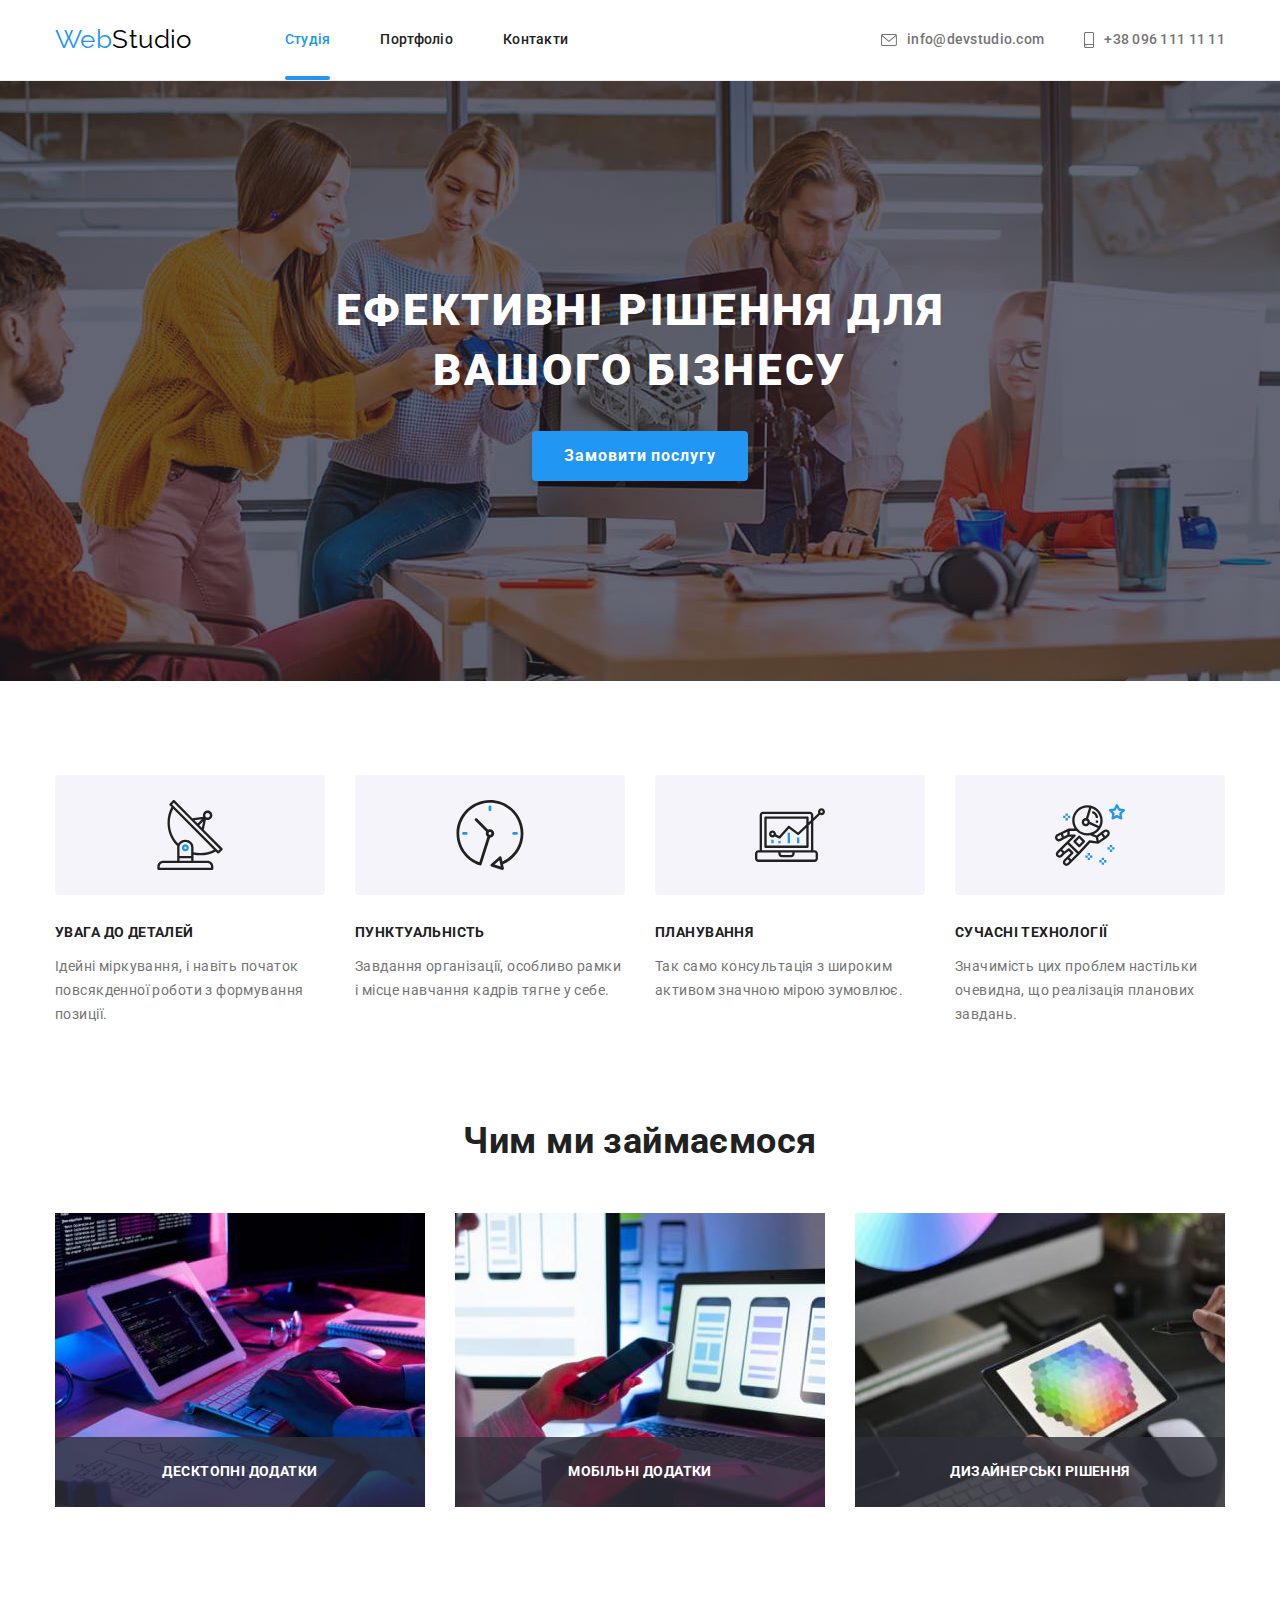
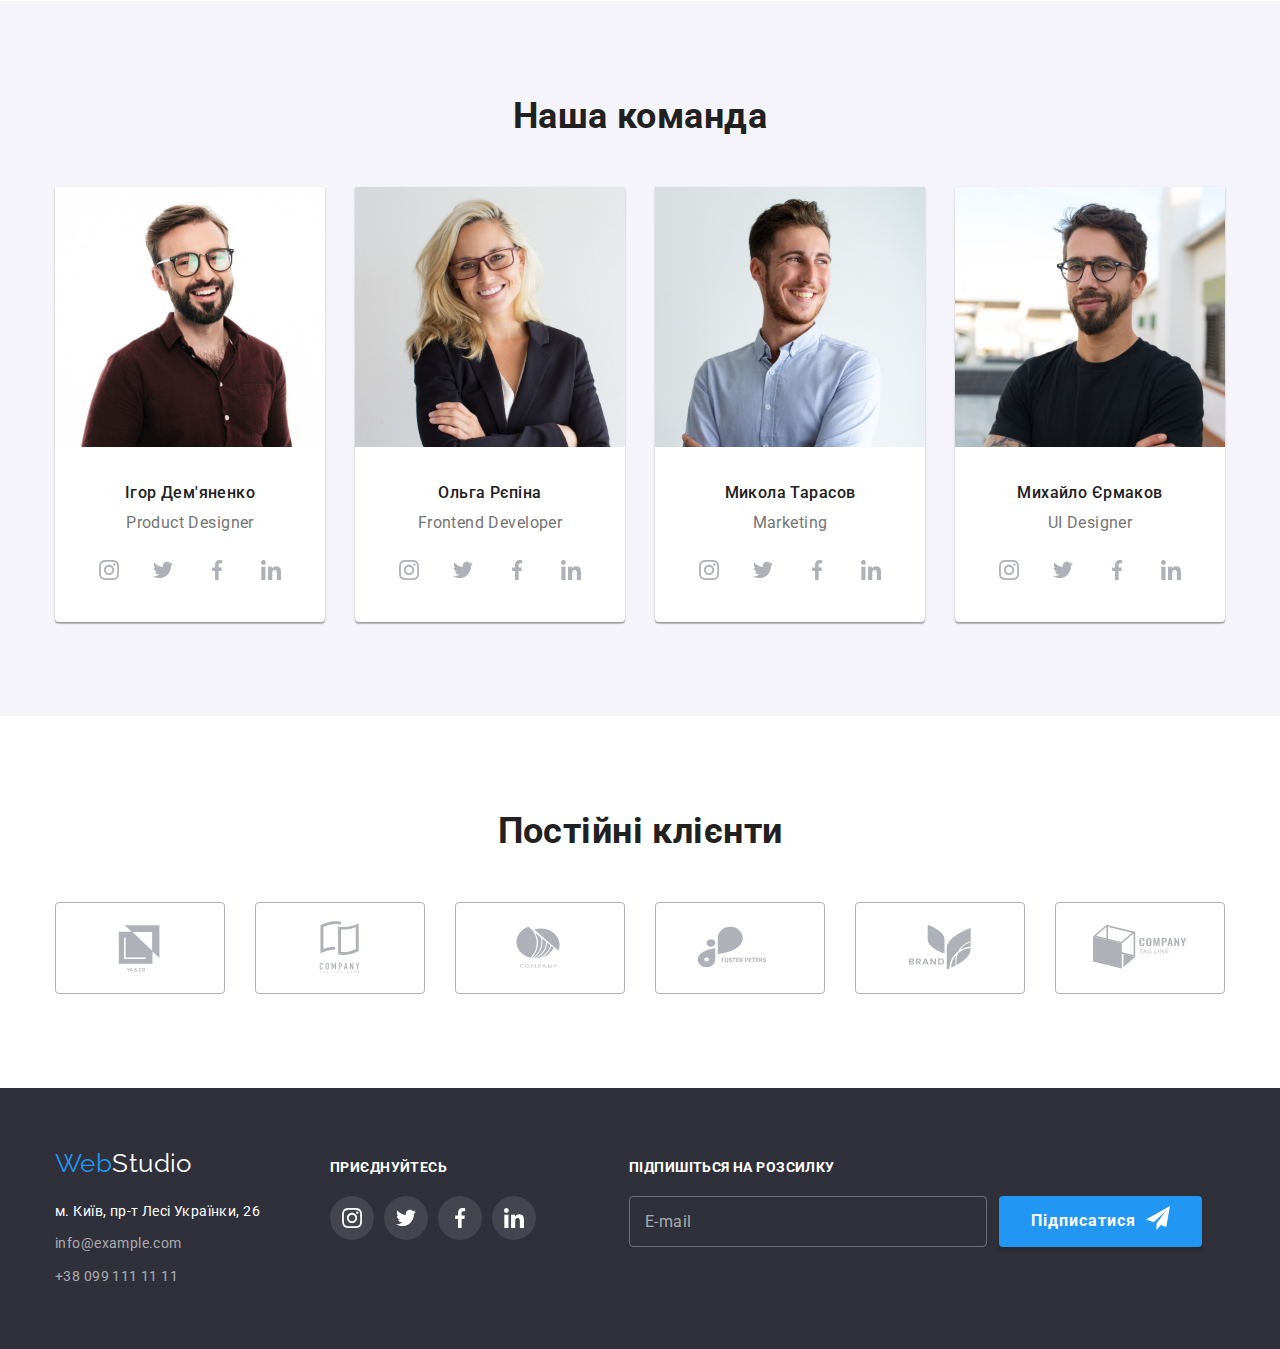
==== index.html @ a23fbb8f "init project" ====
<!DOCTYPE html>
<html lang="uk">
  <head>
    <meta charset="UTF-8" />
    <meta http-equiv="X-UA-Compatible" content="IE=edge" />
    <meta name="viewport" content="width=device-width, initial-scale=1.0" />
    <title>WebStudio</title>

    <link rel="preconnect" href="https://fonts.googleapis.com" />
    <link rel="preconnect" href="https://fonts.gstatic.com" crossorigin />
    <link
      href="https://fonts.googleapis.com/css2?family=Raleway:wght@700&family=Roboto:wght@400;500;700;900&display=swap"
      rel="stylesheet"
    />
    <link
      rel="stylesheet"
      href="https://cdnjs.cloudflare.com/ajax/libs/modern-normalize/1.1.0/modern-normalize.min.css"
    />
    <link rel="stylesheet" href="./css/common.css" />
    <link rel="stylesheet" href="./css/main.css" />
  </head>

  <body>
    <header class="page-header">
      <div class="container main-nav">
        <a href="./index.html" class="logo"><span>Web</span>Studio</a>

        <nav>
          <ul class="list site-nav">
            <li class="item"><a href="/" class="link current">Студія</a></li>
            <li class="item">
              <a href="./portfolio.html" class="link">Портфоліо</a>
            </li>
            <li class="item"><a href="/" class="link">Контакти</a></li>
          </ul>
        </nav>

        <ul class="list contact">
          <li class="item">
            <a href="mailto:info@devstudio.com" class="link">
              <svg class="icon" width="16" height="12">
                <use href="./images/symbol-defs.svg#icon-envelope"></use>
              </svg>
              <span>info@devstudio.com</span>
            </a>
          </li>
          <li class="item">
            <a href="tel:+380961111111" class="link">
              <svg class="icon" width="10" height="16">
                <use href="./images/symbol-defs.svg#icon-smartphone"></use>
              </svg>
              <span>+38 096 111 11 11</span>
            </a>
          </li>
        </ul>
      </div>
    </header>

    <main>
      <section class="hero">
        <h1 class="hero-title">Ефективні рішення для вашого бізнесу</h1>
        <button type="button" class="button" data-modal-open>
          Замовити послугу
        </button>
      </section>

      <section class="section no-padding-bottom">
        <div class="container">
          <h2 class="section-title visually-hidden">Особливості</h2>

          <ul class="list features">
            <li class="item">
              <div class="icon-box">
                <svg class="icon" width="70" height="70">
                  <use href="./images/symbol-defs.svg#icon-antenna"></use>
                </svg>
              </div>
              <h3 class="title">УВАГА ДО ДЕТАЛЕЙ</h3>
              <p class="text">
                Ідейні міркування, і навіть початок повсякденної роботи з
                формування позиції.
              </p>
            </li>
            <li class="item">
              <div class="icon-box">
                <svg class="icon" width="70" height="70">
                  <use href="./images/symbol-defs.svg#icon-clock"></use>
                </svg>
              </div>
              <h3 class="title">ПУНКТУАЛЬНІСТЬ</h3>
              <p class="text">
                Завдання організації, особливо рамки і місце навчання кадрів
                тягне у себе.
              </p>
            </li>
            <li class="item">
              <div class="icon-box">
                <svg class="icon" width="70" height="70">
                  <use href="./images/symbol-defs.svg#icon-diagram"></use>
                </svg>
              </div>
              <h3 class="title">ПЛАНУВАННЯ</h3>
              <p class="text">
                Так само консультація з широким активом значною мірою зумовлює.
              </p>
            </li>
            <li class="item">
              <div class="icon-box">
                <svg class="icon" width="70" height="70">
                  <use href="./images/symbol-defs.svg#icon-astronaut"></use>
                </svg>
              </div>
              <h3 class="title">СУЧАСНІ ТЕХНОЛОГІЇ</h3>
              <p class="text">
                Значимість цих проблем настільки очевидна, що реалізація
                планових завдань.
              </p>
            </li>
          </ul>
        </div>
      </section>

      <section class="section">
        <div class="container">
          <h2 class="section-title">Чим ми займаємося</h2>

          <ul class="list directions">
            <li class="item">
              <img
                src="./images/box1.jpeg"
                alt="Десктопні додатки"
                width="370"
              />
              <p class="directions-text">Десктопні додатки</p>
            </li>
            <li class="item">
              <img
                src="./images/box2.jpeg"
                alt="Мобільні додатки"
                width="370"
              />
              <p class="directions-text">Мобільні додатки</p>
            </li>
            <li class="item">
              <img
                src="./images/box3.jpeg"
                alt="Дизайнерські рішення"
                width="370"
              />
              <p class="directions-text">Дизайнерські рішення</p>
            </li>
          </ul>
        </div>
      </section>

      <section class="section team-page">
        <div class="container">
          <h2 class="section-title">Наша команда</h2>

          <ul class="list team">
            <li class="item">
              <img
                class="photo"
                src="./images/team-card-1.jpeg"
                alt="Фото Ігоря Дем'яненко"
                width="270"
                height="260"
              />
              <h3 class="title">Ігор Дем'яненко</h3>
              <p class="text">Product Designer</p>

              <ul class="list social-links">
                <li class="social-item">
                  <a
                    href="/"
                    class="social-link"
                    aria-label="Посилання на інстаграм"
                  >
                    <svg class="social-icon" width="20" height="20">
                      <use href="./images/symbol-defs.svg#icon-instagram"></use>
                    </svg>
                  </a>
                </li>
                <li class="social-item">
                  <a
                    href="/"
                    class="social-link"
                    aria-label="Посилання на твітер"
                  >
                    <svg class="social-icon" width="20" height="20">
                      <use href="./images/symbol-defs.svg#icon-twitter"></use>
                    </svg>
                  </a>
                </li>
                <li class="social-item">
                  <a
                    href="/"
                    class="social-link"
                    aria-label="Посилання на фейсбук"
                  >
                    <svg class="social-icon" width="20" height="20">
                      <use href="./images/symbol-defs.svg#icon-facebook"></use>
                    </svg>
                  </a>
                </li>
                <li class="social-item">
                  <a
                    href="/"
                    class="social-link"
                    aria-label="Посилання на лінкедін"
                  >
                    <svg class="social-icon" width="20" height="20">
                      <use href="./images/symbol-defs.svg#icon-linkedin"></use>
                    </svg>
                  </a>
                </li>
              </ul>
            </li>

            <li class="item">
              <img
                class="photo"
                src="./images/team-card-2.jpeg"
                alt="Фото Ольги Рєпіной"
                width="270"
                height="260"
              />
              <h3 class="title">Ольга Рєпіна</h3>
              <p class="text">Frontend Developer</p>

              <ul class="list social-links">
                <li class="social-item">
                  <a
                    href="/"
                    class="social-link"
                    aria-label="Посилання на інстаграм"
                  >
                    <svg class="social-icon" width="20" height="20">
                      <use href="./images/symbol-defs.svg#icon-instagram"></use>
                    </svg>
                  </a>
                </li>
                <li class="social-item">
                  <a
                    href="/"
                    class="social-link"
                    aria-label="Посилання на твітер"
                  >
                    <svg class="social-icon" width="20" height="20">
                      <use href="./images/symbol-defs.svg#icon-twitter"></use>
                    </svg>
                  </a>
                </li>
                <li class="social-item">
                  <a
                    href="/"
                    class="social-link"
                    aria-label="Посилання на фейсбук"
                  >
                    <svg class="social-icon" width="20" height="20">
                      <use href="./images/symbol-defs.svg#icon-facebook"></use>
                    </svg>
                  </a>
                </li>
                <li class="social-item">
                  <a
                    href="/"
                    class="social-link"
                    aria-label="Посилання на лінкедін"
                  >
                    <svg class="social-icon" width="20" height="20">
                      <use href="./images/symbol-defs.svg#icon-linkedin"></use>
                    </svg>
                  </a>
                </li>
              </ul>
            </li>

            <li class="item">
              <img
                class="photo"
                src="./images/team-card-3.jpeg"
                alt="Фото Миколи Тарасова"
                width="270"
                height="260"
              />
              <h3 class="title">Микола Тарасов</h3>
              <p class="text">Marketing</p>

              <ul class="list social-links">
                <li class="social-item">
                  <a
                    href="/"
                    class="social-link"
                    aria-label="Посилання на інстаграм"
                  >
                    <svg class="social-icon" width="20" height="20">
                      <use href="./images/symbol-defs.svg#icon-instagram"></use>
                    </svg>
                  </a>
                </li>
                <li class="social-item">
                  <a
                    href="/"
                    class="social-link"
                    aria-label="Посилання на твітер"
                  >
                    <svg class="social-icon" width="20" height="20">
                      <use href="./images/symbol-defs.svg#icon-twitter"></use>
                    </svg>
                  </a>
                </li>
                <li class="social-item">
                  <a
                    href="/"
                    class="social-link"
                    aria-label="Посилання на фейсбук"
                  >
                    <svg class="social-icon" width="20" height="20">
                      <use href="./images/symbol-defs.svg#icon-facebook"></use>
                    </svg>
                  </a>
                </li>
                <li class="social-item">
                  <a
                    href="/"
                    class="social-link"
                    aria-label="Посилання на лінкедін"
                  >
                    <svg class="social-icon" width="20" height="20">
                      <use href="./images/symbol-defs.svg#icon-linkedin"></use>
                    </svg>
                  </a>
                </li>
              </ul>
            </li>

            <li class="item">
              <img
                class="photo"
                src="./images/team-card-4.jpeg"
                alt="Фото Михайла Єрмакова"
                width="270"
                height="260"
              />
              <h3 class="title">Михайло Єрмаков</h3>
              <p class="text">UI Designer</p>

              <ul class="list social-links">
                <li class="social-item">
                  <a
                    href="/"
                    class="social-link"
                    aria-label="Посилання на інстаграм"
                  >
                    <svg class="social-icon" width="20" height="20">
                      <use href="./images/symbol-defs.svg#icon-instagram"></use>
                    </svg>
                  </a>
                </li>
                <li class="social-item">
                  <a
                    href="/"
                    class="social-link"
                    aria-label="Посилання на твітер"
                  >
                    <svg class="social-icon" width="20" height="20">
                      <use href="./images/symbol-defs.svg#icon-twitter"></use>
                    </svg>
                  </a>
                </li>
                <li class="social-item">
                  <a
                    href="/"
                    class="social-link"
                    aria-label="Посилання на фейсбук"
                  >
                    <svg class="social-icon" width="20" height="20">
                      <use href="./images/symbol-defs.svg#icon-facebook"></use>
                    </svg>
                  </a>
                </li>
                <li class="social-item">
                  <a
                    href="/"
                    class="social-link"
                    aria-label="Посилання на лінкедін"
                  >
                    <svg class="social-icon" width="20" height="20">
                      <use href="./images/symbol-defs.svg#icon-linkedin"></use>
                    </svg>
                  </a>
                </li>
              </ul>
            </li>
          </ul>
        </div>
      </section>

      <section class="section">
        <div class="container">
          <h2 class="section-title">Постійні клієнти</h2>

          <ul class="list clients">
            <li class="list item">
              <a href="/" class="link" aria-label="Посилання на клієнта 1">
                <svg class="icon" width="106" height="60">
                  <use href="./images/symbol-defs.svg#icon-client-one"></use>
                </svg>
              </a>
            </li>
            <li class="item">
              <a href="" class="link" aria-label="Посилання на клієнта 2">
                <svg class="icon" width="106" height="60">
                  <use href="./images/symbol-defs.svg#icon-client-two"></use>
                </svg>
              </a>
            </li>
            <li class="item">
              <a href="" class="link" aria-label="Посилання на клієнта 3">
                <svg class="icon" width="106" height="60">
                  <use href="./images/symbol-defs.svg#icon-client-three"></use>
                </svg>
              </a>
            </li>
            <li class="item">
              <a href="" class="link" aria-label="Посилання на клієнта 4">
                <svg class="icon" width="106" height="60">
                  <use href="./images/symbol-defs.svg#icon-client-four"></use>
                </svg>
              </a>
            </li>
            <li class="item">
              <a href="" class="link" aria-label="Посилання на клієнта 5">
                <svg class="icon" width="106" height="60">
                  <use href="./images/symbol-defs.svg#icon-client-five"></use>
                </svg>
              </a>
            </li>
            <li class="item">
              <a href="" class="link" aria-label="Посилання на клієнта 6">
                <svg class="icon" width="106" height="60">
                  <use href="./images/symbol-defs.svg#icon-client-six"></use>
                </svg>
              </a>
            </li>
          </ul>
        </div>
      </section>
    </main>

    <footer class="page-footer">
      <div class="container">
        <div class="address-page">
          <a href="./index.html" class="logo"><span>Web</span>Studio</a>

          <address>
            <ul class="list address">
              <li class="item">
                <a
                  class="link"
                  href="https://goo.gl/maps/fJJM2QCTUEpebTVs9"
                  target="_blank"
                  rel="noopener noreferrer"
                  >м. Київ, пр-т Лесі Українки, 26</a
                >
              </li>
              <li class="item">
                <a class="link" href="mailto:info@example.com"
                  >info@example.com</a
                >
              </li>
              <li class="item no-padding-bottom">
                <a class="link" href="tel:+380991111111">+38 099 111 11 11</a>
              </li>
            </ul>
          </address>
        </div>

        <div class="social-footer">
          <h2 class="footer-title">Приєднуйтесь</h2>

          <ul class="list social-page">
            <li class="social-item">
              <a
                href="/"
                class="social-link"
                aria-label="Посилання на інстаграм"
              >
                <svg class="social-icon" width="20" height="20">
                  <use href="./images/symbol-defs.svg#icon-instagram"></use>
                </svg>
              </a>
            </li>
            <li class="social-item">
              <a href="/" class="social-link" aria-label="Посилання на твітер">
                <svg class="social-icon" width="20" height="20">
                  <use href="./images/symbol-defs.svg#icon-twitter"></use>
                </svg>
              </a>
            </li>
            <li class="social-item">
              <a href="/" class="social-link" aria-label="Посилання на фейсбук">
                <svg class="social-icon" width="20" height="20">
                  <use href="./images/symbol-defs.svg#icon-facebook"></use>
                </svg>
              </a>
            </li>
            <li class="social-item">
              <a
                href="/"
                class="social-link"
                aria-label="Посилання на лінкедін"
              >
                <svg class="social-icon" width="20" height="20">
                  <use href="./images/symbol-defs.svg#icon-linkedin"></use>
                </svg>
              </a>
            </li>
          </ul>
        </div>

        <div class="form-footer">
          <h2 class="footer-title">Підпишіться на розсилку</h2>

          <form class="form-mail">
            <div class="form-field">
              <input
                class="form-input"
                type="email"
                name="mail"
                id="mail"
                placeholder=" "
              />
              <label class="form-label" for="mail">E-mail</label>
            </div>

            <button class="button" type="submit">
              Підписатися
              <svg class="social-icon" width="24" height="24">
                <use href="./images/symbol-defs.svg#icon-send"></use>
              </svg>
            </button>
          </form>
        </div>
      </div>
    </footer>

    <div class="backdrop is-hidden" data-modal>
      <div class="modal">
        <button type="button" class="modal-close" data-modal-close>
          <svg width="11" height="11">
            <use href="./images/symbol-defs.svg#icon-vector"></use>
          </svg>
        </button>

        <legend class="form-legend">
          Залиште свої дані, ми вам передзвонимо
        </legend>

        <form class="form-modal">
          <label class="form-field">
            <span class="form-label">Ім'я</span>
            <input class="form-input" type="text" name="name" />
            <svg class="form-icon" width="18" height="18">
              <use href="./images/symbol-defs.svg#icon-person"></use>
            </svg>
          </label>

          <label class="form-field">
            <span class="form-label">Телефон</span>
            <input class="form-input" type="tel" name="tel" />
            <svg class="form-icon" width="18" height="18">
              <use href="./images/symbol-defs.svg#icon-phone"></use>
            </svg>
          </label>

          <label class="form-field">
            <span class="form-label">Пошта</span>
            <input class="form-input" type="email" name="mail" />
            <svg class="form-icon" width="18" height="18">
              <use href="./images/symbol-defs.svg#icon-email"></use>
            </svg>
          </label>

          <label class="form-field">
            <span class="form-label">Коментар</span>
            <textarea
              class="comment"
              name="comment"
              rows="7"
              placeholder="Введіть текст"
            ></textarea>
          </label>

          <label class="form-checkbox">
            <input class="checkbox" type="checkbox" name="topic" value="js" />
            <span class="checkbox-icon">
              <svg class="form-icon" width="12" height="9">
                <use href="./images/symbol-defs.svg#icon-check"></use>
              </svg>
            </span>
            <span class="form-label">
              Погоджуюся з розсилкою та приймаю
              <a href="/"> Умови договору </a>
            </span>
          </label>

          <button class="button" type="submit">Відправити</button>
        </form>
      </div>
    </div>

    <script src="./js/modal.js"></script>
  </body>
</html>
---- css/common.css ----
/* цвет основного текста #757575 */
/* вторичный цвет текста #212121 */
/* белый #FFFFFF */
/* цвет текста адреса rgba(255, 255, 255, 0.6) */
/* акцент #2196F3 */
/* вторичный цвет фона #F5F4FA */
:root {
    --primary-text-color: #757575;
    --title-text-color: #212121;
    --accent-color: #2196F3;
    --primary-white-color: #FFFFFF;
    --logo-color: #000;
    --button-bg-color: #F5F4FA;
    --footer-bg-color: #2F303A;
    --icon-color: #AFB1B8;
    --timing-function: cubic-bezier(0.4, 0, 0.2, 1);
}

body {
    position: relative;
    background-color: var(--primary-white-color);
    color: var(--primary-text-color);

    font-family: 'Roboto', sans-serif;
    font-weight: 400;
    font-size: 14px;
    line-height: 1.7;
    letter-spacing: 0.03em;
}

.list {
    padding: 0;
    margin: 0;
    list-style: none;
}

.logo {
    color: var(--logo-color);

    font-family: 'Raleway', sans-serif;
    font-size: 26px;
    line-height: 1.2;
    text-decoration: none;
}

.page-header .logo {
    padding-top: 24px;
    padding-bottom: 24px;
}

footer .logo {
    display: inline-block;
    margin-bottom: 20px;

    color: var(--primary-white-color);
}

/* page header */
.page-header {
    border-bottom: 1px solid #ECECEC;
}

.container {
    width: 1200px;
    margin: 0 auto;
    padding: 0 15px;
}

.main-nav {
    display: flex;
    align-items: center;
}

/* site nav */
.site-nav {
    display: flex;
    margin-left: 93px;
}

.site-nav > .item,
.contact > .item {
    position: relative;

    display: flex;
    align-items: center;
    padding-top: 32px;
    padding-bottom: 32px;
}

.site-nav .item:not(:last-child) {
    margin-right: 50px;
}

.site-nav .link {
    display: block;

    color: var(--title-text-color);

    font-weight: 500;
    line-height: 1.14;
    letter-spacing: 0.02em;
    text-decoration: none;

    transition: color 250ms var(--timing-function);
}

.site-nav .link.current::after {
    position: absolute;
    bottom: 0;
    left: 0;
    content: "";
    width: 100%;
    height: 4px;

    background: #2196F3;
    border-radius: 2px;
}

/* contact */
.contact {
    display: flex;
    flex-wrap: wrap;
    align-items: center;
    margin-left: auto;
}

.contact .item + .item {
    margin-left: 30px;
}

.contact .link {
    display: flex;
    flex-wrap: wrap;
    align-items: center;
    margin-left: 10px;

    color: var(--primary-text-color);

    font-weight: 500;
    line-height: 1.14;
    letter-spacing: 0.02em;
    text-decoration: none;

    transition: color 250ms var(--timing-function);
}

.contact .link .icon {
    display: block;
    margin-right: 10px;

    fill: var(--primary-text-color);

    transition: fill 250ms var(--timing-function);
}

.contact .link:hover .icon,
.contact .link:focus .icon,
.modal .modal-close:hover,
.modal .modal-close:focus  {
    fill: var(--accent-color);
}


/* button */
.button {
    display: inline-flex;
    padding: 10px 32px;
    text-align: center;
    border-radius: 4px;
    box-shadow: 0px 4px 4px rgba(0, 0, 0, 0.15);
    border: none;

    background-color: var(--accent-color);
    color: var(--primary-white-color);

    font-family: 'Roboto', sans-serif;
    font-weight: 700;
    font-size: 16px;
    line-height: 1.9;
    letter-spacing: 0.06em;

    transition: background-color 250ms var(--timing-function);

    cursor: pointer;
}

.button:hover,
.button:focus {
    background-color: #188CE8;
}

/* main */
.section {
    padding-top: 94px;
    padding-bottom: 94px;
}

.section.no-padding-bottom {
    padding-bottom: 0;
}

.section-title {
    margin-top: 0;
    margin-bottom: 50px;

    color: var(--title-text-color);

    font-weight: 700;
    font-size: 36px;
    line-height: 1.17;
    text-align: center;
}

.visually-hidden {
    position: absolute;
    white-space: nowrap;
    width: 1px;
    height: 1px;
    overflow: hidden;
    border: 0;
    padding: 0;
    clip: rect(0 0 0 0);
    clip-path: inset(50%);
    margin: -1px;
}

/* footer */
footer {
    background-color: var(--footer-bg-color);
}

.page-footer {
    padding: 60px 0;
}

.page-footer .container {
    display: flex;
    flex-wrap: wrap;
    align-items: flex-start;
}

.page-footer .address-page {
    margin-right: 70px;
}

/* address */
.address > .item {
    margin-bottom: 9px;
}

.address > .item.no-padding-bottom {
    margin-bottom: 0;
}

.address .link {
    color: rgba(255, 255, 255, 0.6);

    font-style: normal;
    text-decoration: none;

    transition: color 250ms var(--timing-function);
}

.address > .item:first-child .link {
    color: var(--primary-white-color);
    transition: color 250ms var(--timing-function);
}

/* social */
.social-footer {
    margin-right: 93px;
}
.page-footer .footer-title {
    margin-top: 12px;
    margin-bottom: 20px;

    color: var(--primary-white-color);

    font-size: 14px;
    font-weight: 700;
    line-height: 1.14;
    text-transform: uppercase;
}

.social-footer .social-page {
    display: flex;
    flex-wrap: wrap;
    justify-content: center;
}

.social-footer .social-item:not(:last-child) {
    margin-right: 10px;
}

.social-footer .social-item:not(:nth-last-child(-n + 4)) {
    margin-bottom: 10px;
}

.social-footer .social-link {
    width: 44px;
    height: 44px;
    display: flex;
    justify-content: center;
    align-items: center;

    border-radius: 50% 50%;
    background-color: rgba(255, 255, 255, 0.1);
    
    transition: background-color 250ms var(--timing-function);

    cursor: pointer;
}

.social-footer .social-link:hover,
.social-footer .social-link:focus {
    border-radius: 50% 50%;
    background-color: var(--accent-color);
}

.social-footer .social-icon,
.form-footer .social-icon {
    fill: var(--primary-white-color);
}

.social-footer .social-link:hover .social-icon,
.social-footer .social-link:focus .social-icon,
.form-footer .button:hover .social-icon,
.form-footer .button:focus .social-icon {
    fill: var(--primary-white-color);
}

/* form */
.form-footer .form-mail {
    display: flex;
    flex-wrap: wrap;
}

.form-mail .form-field {
    position: relative;
    overflow: hidden;
}

.form-footer .form-input {
    display: block;
    min-width: 358px;
    padding: 15px 16px;
    margin-right: 12px;

    background-color: rgba(255, 255, 255, 0);
    color: var(--primary-text-color);

    border: 1px solid rgba(255, 255, 255, 0.3);
    box-shadow: 0px 4px 4px rgba(0, 0, 0, 0.15);
    border-radius: 4px;
    outline: transparent;

    transition: border 250ms var(--timing-function);
}

.form-footer .form-label {
    color: rgba(255, 255, 255, 0.6);

    font-size: 16px;
    line-height: 1.25;
}

.form-mail .form-label {
    position: absolute;
    top: 50%;
    left: 16px;

    transform: translateY(-50%);
    transition: transform 250ms var(--timing-function);
}

.form-footer .social-icon {
    margin-left: 10px;
}

.form-input:hover + .form-label,
.form-input:focus + .form-label,
.form-input:not(:placeholder-shown) + .form-label {
    transform: translateY(150%);
}

.logo > span,
.site-nav .link.current,
.site-nav .link:hover,
.site-nav .link:focus,
.contact .link:hover,
.contact .link:focus,
.address .link:hover,
.address .link:focus,
.address > .item:first-child .link:hover,
.address > .item:first-child .link:focus {
    color: var(--accent-color);
}

/* backdrop */
.backdrop {
    position: fixed;
    top: 0;
    left: 0;
    width: 100%;
    height: 100%;
    background-color: rgba(0, 0, 0, 0.2);

    opacity: 1;
    transition: opacity 1000ms var(--timing-function);
}

.backdrop.is-hidden {
    opacity: 0;
    pointer-events: none;
}

/* modal */
.modal {
    position: absolute;

    min-width: 528px;
    /* min-height: 500px; */
    top: 50%;
    left: 50%;
    padding: 40px;
    text-align: center;

    background-color: #FFFFFF;
    box-shadow: 0px 1px 3px rgba(0, 0, 0, 0.12), 0px 1px 1px rgba(0, 0, 0, 0.14), 0px 2px 1px rgba(0, 0, 0, 0.2);
    border-radius: 4px;

    transform: translate(-50%, -50%) scale(1);
    transition: transform 500ms var(--timing-function) 1000ms;
}

.backdrop.is-hidden .modal {
    transform: translate(-50%, -50%) scale(0);
}

.modal .modal-close {
    position: absolute;
    top: 8px;
    right: 8px;

    width: 30px;
    height: 30px;

    background-color: var(--primary-white-color);
    border: 1px solid rgba(0, 0, 0, 0.1);
    border-radius: 50% 50%;

    transition: border 250ms var(--timing-function),
    fill 250ms var(--timing-function);
    cursor: pointer;
}

.modal .modal-close:hover,
.modal .modal-close:focus {
    border: 1px solid var(--accent-color);
}

.modal .form-legend {
    margin-bottom: 12px;

    color: var(--title-text-color);

    font-weight: 700;
    font-size: 20px;
    line-height: 1.15;
}

.form-modal {
    width: 100%;
    margin-left: auto;
    margin-right: auto;
}

.form-modal .form-field {
    position: relative;

    display: flex;
    flex-direction: column;
    text-align: left;

    font-size: 12px;
    line-height: 1.17;
    letter-spacing: 0.01em;
}

.form-modal .form-field:not(:nth-last-child(3)) {
    margin-bottom: 10px;
}

.form-field input {
    margin: 0;
    padding: 11px 12px 11px 42px;

    color: #000;
    border: 1px solid rgba(33, 33, 33, 0.2);
    border-radius: 4px;

    font-family: 'Roboto', sans-serif;
    font-weight: 400;
    font-size: 16px;
    line-height: 0;

    transition: border 250ms var(--timing-function);
    cursor: pointer;
}

.form-field span {
    margin-bottom: 4px;
}

.form-field input::placeholder {
    color: rgba(117, 117, 117, 0.5);
}

.form-field .form-icon {
    position: absolute;
    bottom: calc(0% + 12px);
    left: 12px;

    fill: var(--title-text-color);

    transition: fill 250ms var(--timing-function);
}

.form-modal .form-checkbox {
    display: flex;
    margin-bottom: 30px;
    align-items: center;
    justify-content: center;

    cursor: pointer;
}

.checkbox {
    -webkit-appearance: none;
    -moz-appearance: none;
    appearance: none;

    position: absolute;
}

.checkbox-icon {
    position: relative;
    display: inline-block;
    width: 16px;
    height: 15px;
    margin-right: 9px;

    border: 2px solid var(--title-text-color);
    border-radius: 4px;

    transition: background-color 250ms var(--timing-function),
    border 250ms var(--timing-function);
}

.checkbox:checked + .checkbox-icon {
    border-color: var(--accent-color);
    background-color: var(--accent-color);
    background-origin: content-box;
}

.checkbox:focus + .checkbox-icon {
    outline: var(--accent-color);
    border: 2px solid blue;
}

.checkbox-icon .form-icon {
    position: absolute;
    top: 50%;
    left: 50%;
    transform: translate(-50%, -50%);
    fill: transparent;

    transition: fill 250ms var(--timing-function);
}

.checkbox:checked + .checkbox-icon .form-icon {
    fill: var(--primary-white-color);
}

.form-checkbox a {
    color: var(--accent-color);
}

.form-field .comment {
    resize: none;
    padding: 11px 16px;

    color: #000;
    border: 1px solid rgba(33, 33, 33, 0.2);
    border-radius: 4px;

    cursor: pointer;
}

.form-field:nth-last-child(3) {
    margin-bottom: 20px;
}

.form-modal .button {
    padding: 10px 52px;
}

.form-input:hover,
.form-input:focus,
.form-field .comment:hover,
.form-field .comment:focus {
    border: 1px solid var(--accent-color); 
}

.form-field:hover .form-icon,
.form-input:focus + .form-icon {
    fill: var(--accent-color);
}
---- css/main.css ----
.hero {
    max-width: 1600px;
    min-height: 600px;
    margin-left: auto;
    margin-right: auto;
    padding-top: 200px;
    padding-bottom: 200px;
    text-align: center;
    background-color: var(--primary-text-colo);
    background-image: 
    linear-gradient(
        to right,
        rgba(47, 48, 58, 0.4), rgba(47, 48, 58, 0.4)), 
        url(../images/bagraund-img.jpeg);
    background-repeat: no-repeat;
    background-size: cover;
    background-position: center;
}

.hero-title {
    max-width: 696px;
    margin-top: 0;
    margin-bottom: 30px;
    margin-left: auto;
    margin-right: auto;

    color: var(--primary-white-color);

    font-weight: 900;
    font-size: 44px;
    line-height: 1.36;
    letter-spacing: 0.06em;
    text-transform: uppercase;
}


/* features */
.features {
    display: flex;
    flex-wrap: wrap;
}

.features > .item {
    width: calc((100% - 90px) / 4);
}

.features > .item:not(:nth-child(4n)) {
    margin-right: 30px;
}

.features > .item:not(:nth-last-child(-n + 4)) {
    margin-bottom: 30px;
}

.features .icon-box {
    display: flex;
    height: 120px;
    margin-bottom: 30px;
    align-items: center;
    justify-content: center;

    background-color: var(--button-bg-color);
    border-radius: 4px;
}

.features .title {
    margin-top: 0;
    margin-bottom: 10;
    color: var(--title-text-color);

    font-weight: 700;
    font-size: 14px;
    line-height: 1.14;
    text-transform: uppercase;
}

.features .text {
    margin-top: 0;
    margin-bottom: 0;
}

/* directions */
.directions {
    display: flex;
    flex-wrap: wrap;
}

.directions > .item {
    position: relative;
    width: calc((100% - 60px) / 3);
    line-height: 0;
}

.directions > .item:not(:nth-child(3n)) {
    margin-right: 30px;
}

.directions > .item:not(:nth-last-child(-n + 3)) {
    margin-bottom: 30px;
}

.directions .directions-text {
    position: absolute;

    width: 100%;
    left: 0;
    bottom: 0;
    margin: 0;
    padding: 27px 0;

    background-color: rgba(47, 48, 58, 0.8);
    color: #FFFFFF;

    font-weight: 700;
    line-height: 1.14;
    text-align: center;
    text-transform: uppercase;
}

/* team */
.section.team-page {
    background-color: var(--button-bg-color);
}

.team {
    display: flex;
    flex-wrap: wrap;
}

.team > .item {
    text-align: center;
    width: calc((100% - 90px) / 4);
    padding-bottom: 30px;

    background-color: var(--primary-white-color);
    box-shadow: 0px 1px 3px rgba(0, 0, 0, 0.12), 0px 1px 1px rgba(0, 0, 0, 0.14), 0px 2px 1px rgba(0, 0, 0, 0.2);
    border-radius: 0px 0px 4px 4px;
}

.team > .item:not(:nth-child(4n)) {
    margin-right: 30px;
}

.team > .item:not(:nth-last-child(-n + 4)) {
    margin-bottom: 30px;
}

.team .photo {
    margin-bottom: 30px;
}

.team .title {
    margin-top: 0;
    margin-bottom: 10px;

    color: var(--title-text-color);

    font-weight: 500;
    font-size: 16px;
    line-height: 1.18;
}

.team .text {
    margin-top: 0;
    margin-bottom: 16px;

    font-size: 16px;
    line-height: 1.19;
}

.team .social-links {
    display: flex;
    flex-wrap: wrap;
    justify-content: center;
}

.team .social-item:not(:last-child) {
    margin-right: 10px;
}

.team .social-item:not(:nth-last-child(-n + 4)) {
    margin-bottom: 10px;
}

.team .social-link {
    width: 44px;
    height: 44px;
    display: flex;
    justify-content: center;
    align-items: center;

    border-radius: 50% 50%;

    transition: background-color 250ms var(--timing-function);

    cursor: pointer;
}

.team .social-link:hover,
.team .social-link:focus {
    background-color: var(--accent-color);

    cursor: pointer;
}

.team .social-icon {
    fill: var(--icon-color);

    transition: fill 250ms var(--timing-function);
}

.team .social-link:hover .social-icon,
.team .social-link:focus .social-icon {
    fill: var(--primary-white-color);
}

/* clients */
.clients {
    display: flex;
    flex-wrap: wrap;
}

.clients > .item {
    display: block;
    width: calc((100% - 150px) / 6);
}

.clients > .item:not(:nth-child(6n)) {
    margin-right: 30px;
}

.clients > .item:not(:nth-last-child(-n + 6)) {
    margin-bottom: 30px;
}

.clients .link {
    height: 92px;
    display: flex;
    justify-content: center;
    align-items: center;

    border: 1px solid var(--icon-color);
    border-radius: 4px;

    transition: border 250ms var(--timing-function);

    cursor: pointer;
}

.clients .link:hover,
.clients .link:focus {
    border: 1px solid var(--accent-color);
}

.clients .icon {
    fill: var(--icon-color);

    transition: fill 250ms var(--timing-function);
}

.clients .link:hover .icon,
.clients .link:focus .icon {
    fill: var(--accent-color);
}
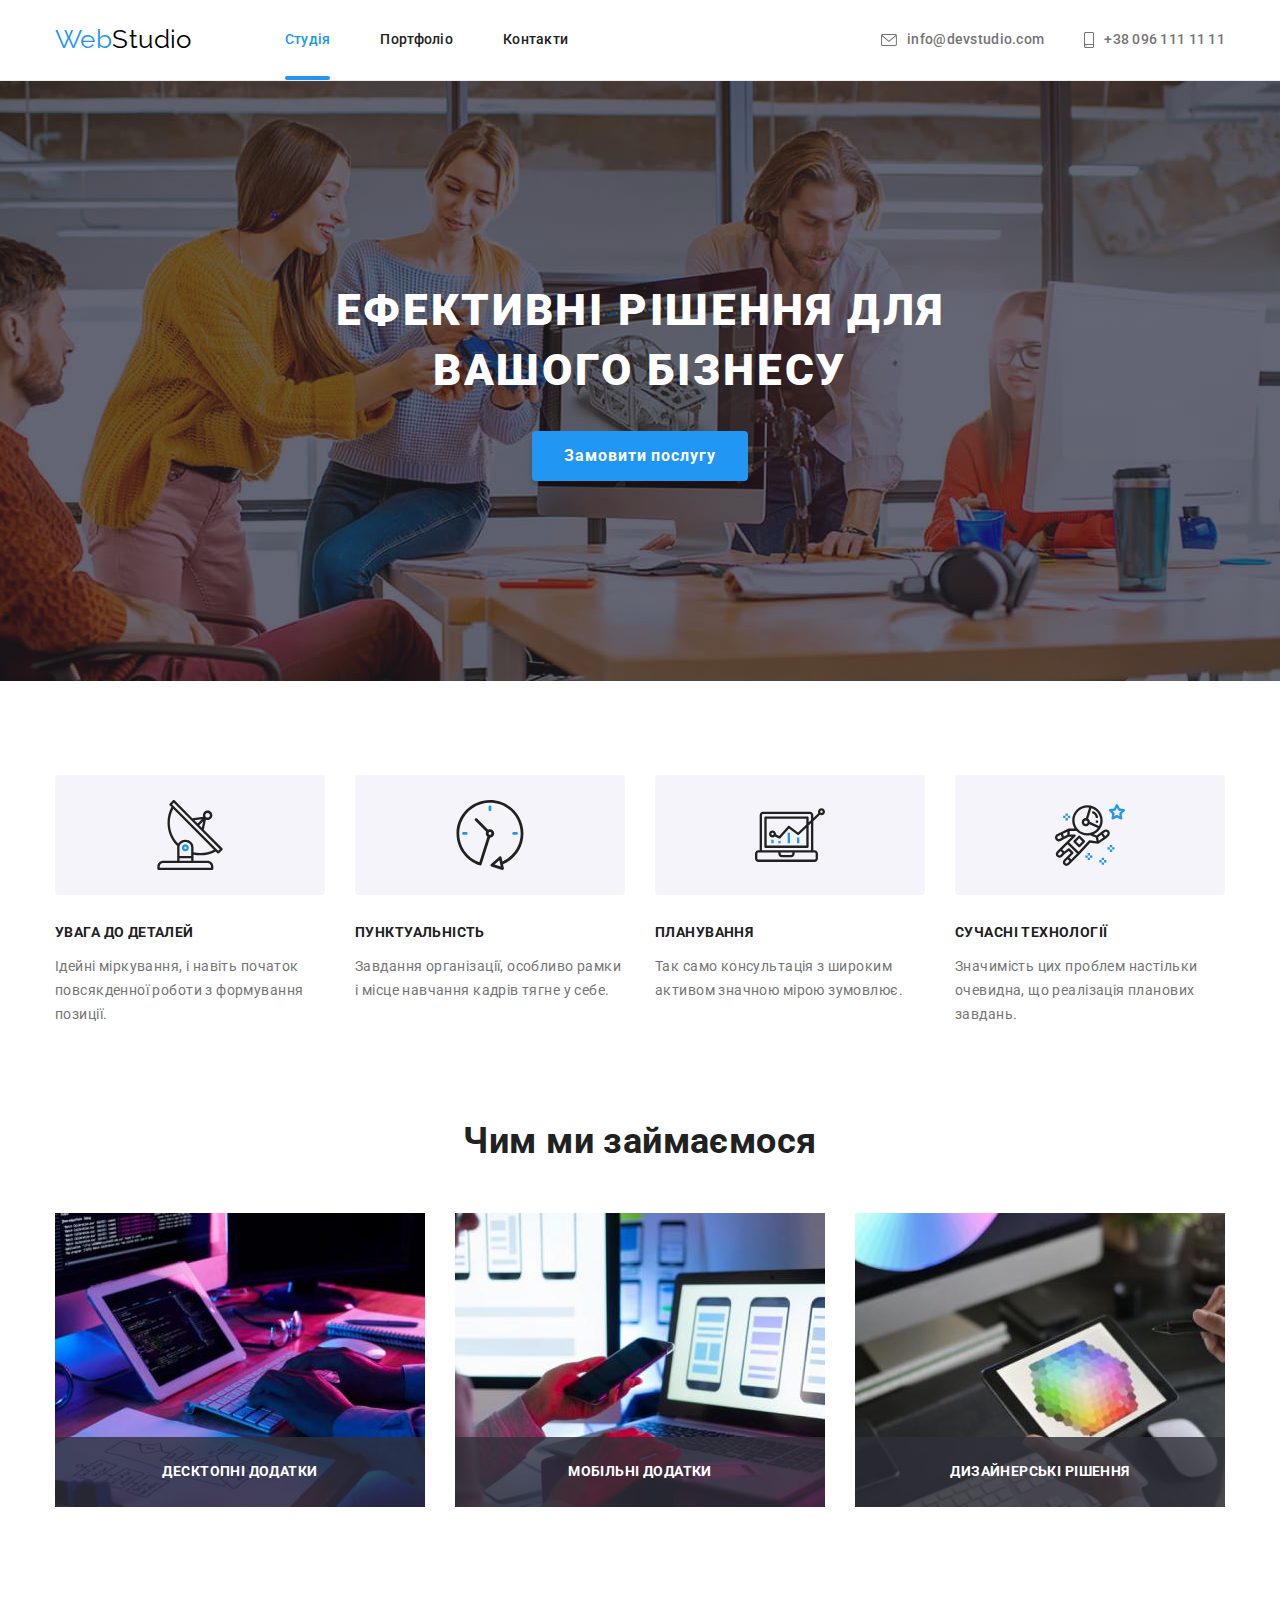
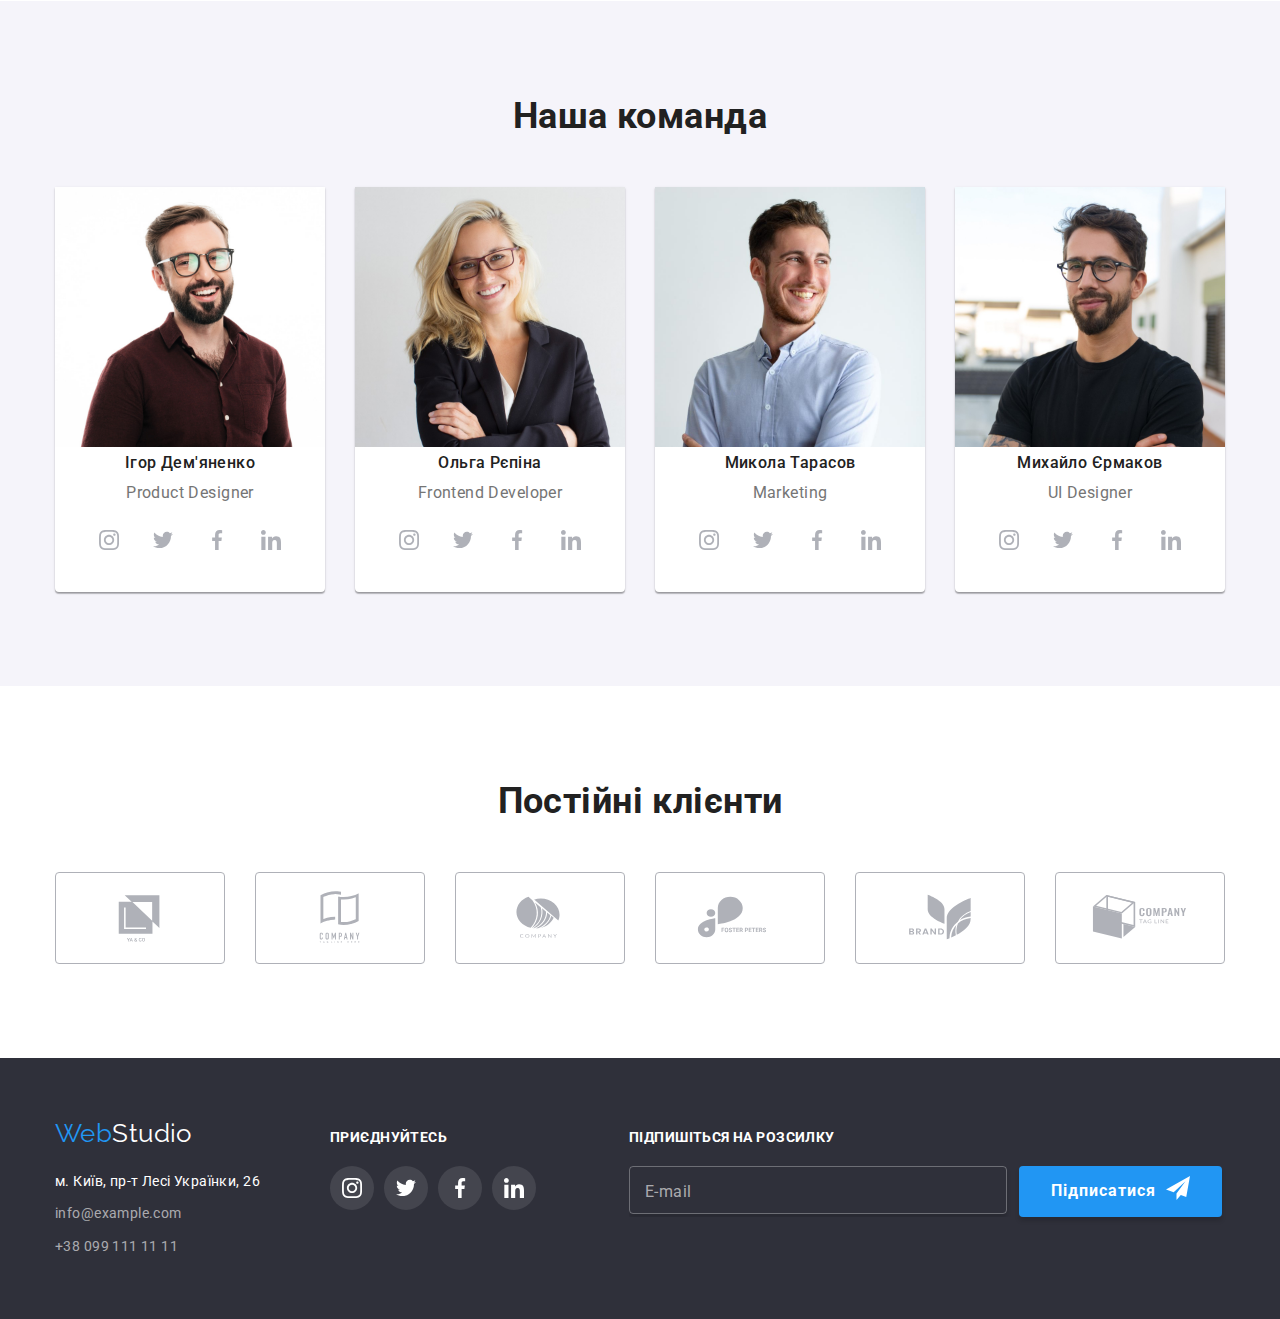
==== commit 84ac1738: "add BEM" ====
--- a/index.html
+++ b/index.html
@@ -22,31 +22,39 @@
 
   <body>
     <header class="page-header">
-      <div class="container main-nav">
-        <a href="./index.html" class="logo"><span>Web</span>Studio</a>
-
-        <nav>
+      <div class="container page-header__main-nav">
+        <a href="./index.html" class="logo page-header__logo"
+          ><span class="logo__text">Web</span>Studio</a
+        >
+
+        <nav class="page-header__nav">
           <ul class="list site-nav">
-            <li class="item"><a href="/" class="link current">Студія</a></li>
-            <li class="item">
-              <a href="./portfolio.html" class="link">Портфоліо</a>
-            </li>
-            <li class="item"><a href="/" class="link">Контакти</a></li>
+            <li class="site-nav__item">
+              <a href="/" class="site-nav__link site-nav__link--current"
+                >Студія</a
+              >
+            </li>
+            <li class="site-nav__item">
+              <a href="./portfolio.html" class="site-nav__link">Портфоліо</a>
+            </li>
+            <li class="site-nav__item">
+              <a href="/" class="site-nav__link">Контакти</a>
+            </li>
           </ul>
         </nav>
 
         <ul class="list contact">
-          <li class="item">
-            <a href="mailto:info@devstudio.com" class="link">
-              <svg class="icon" width="16" height="12">
+          <li class="contact__item">
+            <a href="mailto:info@devstudio.com" class="contact__link">
+              <svg class="contact__icon" width="16" height="12">
                 <use href="./images/symbol-defs.svg#icon-envelope"></use>
               </svg>
               <span>info@devstudio.com</span>
             </a>
           </li>
-          <li class="item">
-            <a href="tel:+380961111111" class="link">
-              <svg class="icon" width="10" height="16">
+          <li class="contact__item">
+            <a href="tel:+380961111111" class="contact__link">
+              <svg class="contact__icon" width="10" height="16">
                 <use href="./images/symbol-defs.svg#icon-smartphone"></use>
               </svg>
               <span>+38 096 111 11 11</span>
@@ -58,7 +66,7 @@
 
     <main>
       <section class="hero">
-        <h1 class="hero-title">Ефективні рішення для вашого бізнесу</h1>
+        <h1 class="hero__title">Ефективні рішення для вашого бізнесу</h1>
         <button type="button" class="button" data-modal-open>
           Замовити послугу
         </button>
@@ -66,7 +74,7 @@
 
       <section class="section no-padding-bottom">
         <div class="container">
-          <h2 class="section-title visually-hidden">Особливості</h2>
+          <h2 class="section__title visually-hidden">Особливості</h2>
 
           <ul class="list features">
             <li class="item">
@@ -122,7 +130,7 @@
 
       <section class="section">
         <div class="container">
-          <h2 class="section-title">Чим ми займаємося</h2>
+          <h2 class="section__title">Чим ми займаємося</h2>
 
           <ul class="list directions">
             <li class="item">
@@ -155,19 +163,19 @@
 
       <section class="section team-page">
         <div class="container">
-          <h2 class="section-title">Наша команда</h2>
+          <h2 class="section__title">Наша команда</h2>
 
           <ul class="list team">
-            <li class="item">
+            <li class="team__item">
               <img
-                class="photo"
+                class="team_photo"
                 src="./images/team-card-1.jpeg"
                 alt="Фото Ігоря Дем'яненко"
                 width="270"
                 height="260"
               />
-              <h3 class="title">Ігор Дем'яненко</h3>
-              <p class="text">Product Designer</p>
+              <h3 class="team__title">Ігор Дем'яненко</h3>
+              <p class="team__text">Product Designer</p>
 
               <ul class="list social-links">
                 <li class="social-item">
@@ -217,16 +225,16 @@
               </ul>
             </li>
 
-            <li class="item">
+            <li class="team__item">
               <img
-                class="photo"
+                class="team_photo"
                 src="./images/team-card-2.jpeg"
                 alt="Фото Ольги Рєпіной"
                 width="270"
                 height="260"
               />
-              <h3 class="title">Ольга Рєпіна</h3>
-              <p class="text">Frontend Developer</p>
+              <h3 class="team__title">Ольга Рєпіна</h3>
+              <p class="team__text">Frontend Developer</p>
 
               <ul class="list social-links">
                 <li class="social-item">
@@ -276,16 +284,16 @@
               </ul>
             </li>
 
-            <li class="item">
+            <li class="team__item">
               <img
-                class="photo"
+                class="team_photo"
                 src="./images/team-card-3.jpeg"
                 alt="Фото Миколи Тарасова"
                 width="270"
                 height="260"
               />
-              <h3 class="title">Микола Тарасов</h3>
-              <p class="text">Marketing</p>
+              <h3 class="team__title">Микола Тарасов</h3>
+              <p class="team__text">Marketing</p>
 
               <ul class="list social-links">
                 <li class="social-item">
@@ -335,16 +343,16 @@
               </ul>
             </li>
 
-            <li class="item">
+            <li class="team__item">
               <img
-                class="photo"
+                class="team_photo"
                 src="./images/team-card-4.jpeg"
                 alt="Фото Михайла Єрмакова"
                 width="270"
                 height="260"
               />
-              <h3 class="title">Михайло Єрмаков</h3>
-              <p class="text">UI Designer</p>
+              <h3 class="team__title">Михайло Єрмаков</h3>
+              <p class="team__text">UI Designer</p>
 
               <ul class="list social-links">
                 <li class="social-item">
@@ -399,7 +407,7 @@
 
       <section class="section">
         <div class="container">
-          <h2 class="section-title">Постійні клієнти</h2>
+          <h2 class="section__title">Постійні клієнти</h2>
 
           <ul class="list clients">
             <li class="list item">
@@ -450,69 +458,81 @@
     </main>
 
     <footer class="page-footer">
-      <div class="container">
+      <div class="container page-footer__container">
         <div class="address-page">
-          <a href="./index.html" class="logo"><span>Web</span>Studio</a>
+          <a href="./index.html" class="logo page-footer__logo"
+            ><span class="logo__text">Web</span>Studio</a
+          >
 
           <address>
             <ul class="list address">
-              <li class="item">
+              <li class="address__item">
                 <a
-                  class="link"
+                  class="address__link address__link--white-color"
                   href="https://goo.gl/maps/fJJM2QCTUEpebTVs9"
                   target="_blank"
                   rel="noopener noreferrer"
                   >м. Київ, пр-т Лесі Українки, 26</a
                 >
               </li>
-              <li class="item">
-                <a class="link" href="mailto:info@example.com"
+              <li class="address__item">
+                <a class="address__link" href="mailto:info@example.com"
                   >info@example.com</a
                 >
               </li>
-              <li class="item no-padding-bottom">
-                <a class="link" href="tel:+380991111111">+38 099 111 11 11</a>
+              <li class="address__item no-padding-bottom">
+                <a class="address__link" href="tel:+380991111111"
+                  >+38 099 111 11 11</a
+                >
               </li>
             </ul>
           </address>
         </div>
 
-        <div class="social-footer">
-          <h2 class="footer-title">Приєднуйтесь</h2>
-
-          <ul class="list social-page">
-            <li class="social-item">
+        <div class="social-page">
+          <h2 class="footer__title">Приєднуйтесь</h2>
+
+          <ul class="list social">
+            <li class="social__item">
               <a
+                class="social__link"
                 href="/"
-                class="social-link"
                 aria-label="Посилання на інстаграм"
               >
-                <svg class="social-icon" width="20" height="20">
+                <svg class="social__icon" width="20" height="20">
                   <use href="./images/symbol-defs.svg#icon-instagram"></use>
                 </svg>
               </a>
             </li>
-            <li class="social-item">
-              <a href="/" class="social-link" aria-label="Посилання на твітер">
-                <svg class="social-icon" width="20" height="20">
+            <li class="social__item">
+              <a 
+              class="social__link" 
+              href="/" 
+              aria-label="Посилання на твітер"
+              >
+                <svg class="social__icon" width="20" height="20">
                   <use href="./images/symbol-defs.svg#icon-twitter"></use>
                 </svg>
               </a>
             </li>
-            <li class="social-item">
-              <a href="/" class="social-link" aria-label="Посилання на фейсбук">
-                <svg class="social-icon" width="20" height="20">
+            <li class="social__item">
+              <a
+                class="social__link"
+                href="/"
+                aria-label="Посилання на фейсбук"
+              >
+                <svg class="social__icon" width="20" height="20">
                   <use href="./images/symbol-defs.svg#icon-facebook"></use>
                 </svg>
               </a>
             </li>
-            <li class="social-item">
+            <li class="social__item">
               <a
+                class="social__link"
                 href="/"
-                class="social-link"
                 aria-label="Посилання на лінкедін"
               >
-                <svg class="social-icon" width="20" height="20">
+                <svg class="social__icon" width="20" height="20">
                   <use href="./images/symbol-defs.svg#icon-linkedin"></use>
                 </svg>
               </a>
@@ -520,24 +540,28 @@
           </ul>
         </div>
 
-        <div class="form-footer">
-          <h2 class="footer-title">Підпишіться на розсилку</h2>
+        <div class="form-page">
+          <h2 class="footer__title">Підпишіться на розсилку</h2>
 
           <form class="form-mail">
-            <div class="form-field">
+            <div class="form-mail__field">
               <input
-                class="form-input"
+                class="form-mail__input"
                 type="email"
                 name="mail"
                 id="mail"
                 placeholder=" "
               />
-              <label class="form-label" for="mail">E-mail</label>
+              <label class="form-mail__label" for="mail">E-mail</label>
             </div>
 
             <button class="button" type="submit">
               Підписатися
-              <svg class="social-icon" width="24" height="24">
+              <svg
+                class="button__icon button__icon--left"
+                width="24"
+                height="24"
+              >
                 <use href="./images/symbol-defs.svg#icon-send"></use>
               </svg>
             </button>
@@ -548,8 +572,8 @@
 
     <div class="backdrop is-hidden" data-modal>
       <div class="modal">
-        <button type="button" class="modal-close" data-modal-close>
-          <svg width="11" height="11">
+        <button class="modal__close" type="button" data-modal-close>
+          <svg class="modal_icon" width="11" height="11">
             <use href="./images/symbol-defs.svg#icon-vector"></use>
           </svg>
         </button>
@@ -559,54 +583,54 @@
         </legend>
 
         <form class="form-modal">
-          <label class="form-field">
-            <span class="form-label">Ім'я</span>
-            <input class="form-input" type="text" name="name" />
-            <svg class="form-icon" width="18" height="18">
+          <label class="form-modal__field">
+            <span class="form-modal__label">Ім'я</span>
+            <input class="form-modal__input" type="text" name="name" />
+            <svg class="form-modal__icon" width="18" height="18">
               <use href="./images/symbol-defs.svg#icon-person"></use>
             </svg>
           </label>
 
-          <label class="form-field">
-            <span class="form-label">Телефон</span>
-            <input class="form-input" type="tel" name="tel" />
-            <svg class="form-icon" width="18" height="18">
+          <label class="form-modal__field">
+            <span class="form-modal__label">Телефон</span>
+            <input class="form-modal__input" type="tel" name="tel" />
+            <svg class="form-modal__icon" width="18" height="18">
               <use href="./images/symbol-defs.svg#icon-phone"></use>
             </svg>
           </label>
 
-          <label class="form-field">
-            <span class="form-label">Пошта</span>
-            <input class="form-input" type="email" name="mail" />
-            <svg class="form-icon" width="18" height="18">
+          <label class="form-modal__field">
+            <span class="form-modal__label">Пошта</span>
+            <input class="form-modal__input" type="email" name="mail" />
+            <svg class="form-modal__icon" width="18" height="18">
               <use href="./images/symbol-defs.svg#icon-email"></use>
             </svg>
           </label>
 
-          <label class="form-field">
-            <span class="form-label">Коментар</span>
+          <label class="form-modal__field">
+            <span class="form-modal__label">Коментар</span>
             <textarea
-              class="comment"
+              class="form-modal__comment"
               name="comment"
               rows="7"
               placeholder="Введіть текст"
             ></textarea>
           </label>
 
-          <label class="form-checkbox">
-            <input class="checkbox" type="checkbox" name="topic" value="js" />
-            <span class="checkbox-icon">
-              <svg class="form-icon" width="12" height="9">
+          <label class="form-modal__field-check">
+            <input class="form-modal__input-check" type="checkbox" name="topic" value="js" />
+            <span class="form-modal__box-check">
+              <svg class="form-modal__icon-check" width="12" height="9">
                 <use href="./images/symbol-defs.svg#icon-check"></use>
               </svg>
             </span>
-            <span class="form-label">
+            <span class="form-modal__label">
               Погоджуюся з розсилкою та приймаю
-              <a href="/"> Умови договору </a>
+              <a class="form-modal__link" href="/"> Умови договору </a>
             </span>
           </label>
 
-          <button class="button" type="submit">Відправити</button>
+          <button class="button button--big" type="submit">Відправити</button>
         </form>
       </div>
     </div>
--- a/css/common.css
+++ b/css/common.css
@@ -34,183 +34,6 @@
     list-style: none;
 }
 
-.logo {
-    color: var(--logo-color);
-
-    font-family: 'Raleway', sans-serif;
-    font-size: 26px;
-    line-height: 1.2;
-    text-decoration: none;
-}
-
-.page-header .logo {
-    padding-top: 24px;
-    padding-bottom: 24px;
-}
-
-footer .logo {
-    display: inline-block;
-    margin-bottom: 20px;
-
-    color: var(--primary-white-color);
-}
-
-/* page header */
-.page-header {
-    border-bottom: 1px solid #ECECEC;
-}
-
-.container {
-    width: 1200px;
-    margin: 0 auto;
-    padding: 0 15px;
-}
-
-.main-nav {
-    display: flex;
-    align-items: center;
-}
-
-/* site nav */
-.site-nav {
-    display: flex;
-    margin-left: 93px;
-}
-
-.site-nav > .item,
-.contact > .item {
-    position: relative;
-
-    display: flex;
-    align-items: center;
-    padding-top: 32px;
-    padding-bottom: 32px;
-}
-
-.site-nav .item:not(:last-child) {
-    margin-right: 50px;
-}
-
-.site-nav .link {
-    display: block;
-
-    color: var(--title-text-color);
-
-    font-weight: 500;
-    line-height: 1.14;
-    letter-spacing: 0.02em;
-    text-decoration: none;
-
-    transition: color 250ms var(--timing-function);
-}
-
-.site-nav .link.current::after {
-    position: absolute;
-    bottom: 0;
-    left: 0;
-    content: "";
-    width: 100%;
-    height: 4px;
-
-    background: #2196F3;
-    border-radius: 2px;
-}
-
-/* contact */
-.contact {
-    display: flex;
-    flex-wrap: wrap;
-    align-items: center;
-    margin-left: auto;
-}
-
-.contact .item + .item {
-    margin-left: 30px;
-}
-
-.contact .link {
-    display: flex;
-    flex-wrap: wrap;
-    align-items: center;
-    margin-left: 10px;
-
-    color: var(--primary-text-color);
-
-    font-weight: 500;
-    line-height: 1.14;
-    letter-spacing: 0.02em;
-    text-decoration: none;
-
-    transition: color 250ms var(--timing-function);
-}
-
-.contact .link .icon {
-    display: block;
-    margin-right: 10px;
-
-    fill: var(--primary-text-color);
-
-    transition: fill 250ms var(--timing-function);
-}
-
-.contact .link:hover .icon,
-.contact .link:focus .icon,
-.modal .modal-close:hover,
-.modal .modal-close:focus  {
-    fill: var(--accent-color);
-}
-
-
-/* button */
-.button {
-    display: inline-flex;
-    padding: 10px 32px;
-    text-align: center;
-    border-radius: 4px;
-    box-shadow: 0px 4px 4px rgba(0, 0, 0, 0.15);
-    border: none;
-
-    background-color: var(--accent-color);
-    color: var(--primary-white-color);
-
-    font-family: 'Roboto', sans-serif;
-    font-weight: 700;
-    font-size: 16px;
-    line-height: 1.9;
-    letter-spacing: 0.06em;
-
-    transition: background-color 250ms var(--timing-function);
-
-    cursor: pointer;
-}
-
-.button:hover,
-.button:focus {
-    background-color: #188CE8;
-}
-
-/* main */
-.section {
-    padding-top: 94px;
-    padding-bottom: 94px;
-}
-
-.section.no-padding-bottom {
-    padding-bottom: 0;
-}
-
-.section-title {
-    margin-top: 0;
-    margin-bottom: 50px;
-
-    color: var(--title-text-color);
-
-    font-weight: 700;
-    font-size: 36px;
-    line-height: 1.17;
-    text-align: center;
-}
-
 .visually-hidden {
     position: absolute;
     white-space: nowrap;
@@ -224,53 +47,201 @@
     margin: -1px;
 }
 
+/* logo */
+.logo {
+    display: inline-block;
+    color: var(--logo-color);
+
+    font-family: 'Raleway', sans-serif;
+    font-size: 26px;
+    line-height: 1.2;
+    text-decoration: none;
+}
+
+.page-header__logo {
+    padding-top: 24px;
+    padding-bottom: 24px;
+}
+
+.page-footer__logo {
+    margin-bottom: 20px;
+
+    color: var(--primary-white-color);
+}
+
+/* page header */
+.page-header {
+    border-bottom: 1px solid #ECECEC;
+}
+
+.container {
+    width: 1200px;
+    margin: 0 auto;
+    padding: 0 15px;
+}
+
+.page-header__main-nav {
+    display: flex;
+    align-items: center;
+} 
+
+/* site nav */
+.site-nav {
+    display: flex;
+    margin-left: 93px;
+}
+
+.site-nav__item,
+.contact__item {
+    position: relative;
+
+    display: flex;
+    align-items: center;
+    padding-top: 32px;
+    padding-bottom: 32px;
+}
+
+.site-nav__item:not(:last-child) {
+    margin-right: 50px;
+}
+
+.site-nav__link {
+    display: block;
+
+    color: var(--title-text-color);
+
+    font-weight: 500;
+    line-height: 1.14;
+    letter-spacing: 0.02em;
+    text-decoration: none;
+
+    transition: color 250ms var(--timing-function);
+}
+
+.site-nav__link--current::after {
+    position: absolute;
+
+    bottom: 0;
+    left: 0;
+    content: "";
+    width: 100%;
+    height: 4px;
+
+    background: #2196F3;
+    border-radius: 2px;
+}
+
+/* contact */
+.contact {
+    display: flex;
+    flex-wrap: wrap;
+    align-items: center;
+    margin-left: auto;
+}
+
+.contact__item + .contact__item {
+    margin-left: 30px;
+}
+
+.contact__link {
+    display: flex;
+    flex-wrap: wrap;
+    align-items: center;
+    margin-left: 10px;
+
+    color: var(--primary-text-color);
+
+    font-weight: 500;
+    line-height: 1.14;
+    letter-spacing: 0.02em;
+    text-decoration: none;
+
+    transition: color 250ms var(--timing-function);
+}
+
+.contact__icon {
+    display: block;
+    margin-right: 10px;
+
+    fill: var(--primary-text-color);
+
+    transition: fill 250ms var(--timing-function);
+}
+
+.contact__link:hover .contact__icon,
+.contact__link:focus .contact__icon  {
+    fill: var(--accent-color);
+}
+
+
+/* button */
+.button {
+    display: inline-flex;
+    padding: 10px 32px;
+    text-align: center;
+    border-radius: 4px;
+    box-shadow: 0px 4px 4px rgba(0, 0, 0, 0.15);
+    border: none;
+
+    background-color: var(--accent-color);
+    color: var(--primary-white-color);
+
+    font-family: 'Roboto', sans-serif;
+    font-weight: 700;
+    font-size: 16px;
+    line-height: 1.9;
+    letter-spacing: 0.06em;
+
+    transition: background-color 250ms var(--timing-function);
+
+    cursor: pointer;
+}
+
+.button:hover,
+.button:focus {
+    background-color: #188CE8;
+}
+
+.button--big {
+    padding: 10px 52px;
+}
+
+/* main */
+.section {
+    padding-top: 94px;
+    padding-bottom: 94px;
+}
+
+.no-padding-bottom {
+    padding-bottom: 0;
+}
+
+.section__title {
+    margin-top: 0;
+    margin-bottom: 50px;
+
+    color: var(--title-text-color);
+
+    font-weight: 700;
+    font-size: 36px;
+    line-height: 1.17;
+    text-align: center;
+}
+
 /* footer */
-footer {
-    background-color: var(--footer-bg-color);
-}
-
 .page-footer {
     padding: 60px 0;
-}
-
-.page-footer .container {
+
+    background-color: var(--footer-bg-color);
+}
+
+.page-footer__container {
     display: flex;
     flex-wrap: wrap;
     align-items: flex-start;
 }
 
-.page-footer .address-page {
-    margin-right: 70px;
-}
-
-/* address */
-.address > .item {
-    margin-bottom: 9px;
-}
-
-.address > .item.no-padding-bottom {
-    margin-bottom: 0;
-}
-
-.address .link {
-    color: rgba(255, 255, 255, 0.6);
-
-    font-style: normal;
-    text-decoration: none;
-
-    transition: color 250ms var(--timing-function);
-}
-
-.address > .item:first-child .link {
-    color: var(--primary-white-color);
-    transition: color 250ms var(--timing-function);
-}
-
-/* social */
-.social-footer {
-    margin-right: 93px;
-}
-.page-footer .footer-title {
+.footer__title {
     margin-top: 12px;
     margin-bottom: 20px;
 
@@ -282,67 +253,93 @@
     text-transform: uppercase;
 }
 
-.social-footer .social-page {
+/* address */
+.address-page {
+    margin-right: 70px;
+}
+
+.address__item:not(:last-child) {
+    margin-bottom: 9px;
+}
+
+.address__link {
+    color: rgba(255, 255, 255, 0.6);
+
+    font-style: normal;
+    text-decoration: none;
+
+    transition: color 250ms var(--timing-function);
+}
+
+.address__link--white-color {
+    color: var(--primary-white-color);
+
+    transition: color 250ms var(--timing-function);
+}
+
+/* social */
+.social-page {
+    margin-right: 93px;
+}
+
+.social {
     display: flex;
     flex-wrap: wrap;
     justify-content: center;
 }
 
-.social-footer .social-item:not(:last-child) {
+.social__item:not(:last-child) {
     margin-right: 10px;
 }
 
-.social-footer .social-item:not(:nth-last-child(-n + 4)) {
+.social__item:not(:nth-last-child(-n + 4)) {
     margin-bottom: 10px;
 }
 
-.social-footer .social-link {
+.social__link {
+    display: flex;
+    justify-content: center;
+    align-items: center;
+
     width: 44px;
     height: 44px;
-    display: flex;
-    justify-content: center;
-    align-items: center;
 
     border-radius: 50% 50%;
     background-color: rgba(255, 255, 255, 0.1);
     
     transition: background-color 250ms var(--timing-function);
-
     cursor: pointer;
 }
 
-.social-footer .social-link:hover,
-.social-footer .social-link:focus {
+.social__link:hover,
+.social__link:focus {
     border-radius: 50% 50%;
     background-color: var(--accent-color);
 }
 
-.social-footer .social-icon,
-.form-footer .social-icon {
+.social__icon,
+.button__icon {
     fill: var(--primary-white-color);
 }
 
-.social-footer .social-link:hover .social-icon,
-.social-footer .social-link:focus .social-icon,
-.form-footer .button:hover .social-icon,
-.form-footer .button:focus .social-icon {
-    fill: var(--primary-white-color);
+.button__icon--left {
+    margin-left: 10px;
 }
 
 /* form */
-.form-footer .form-mail {
-    display: flex;
-    flex-wrap: wrap;
-}
-
-.form-mail .form-field {
+.form-mail {
+    display: flex;
+}
+
+.form-mail__field {
     position: relative;
     overflow: hidden;
 }
 
-.form-footer .form-input {
-    display: block;
-    min-width: 358px;
+.form-mail__input {
+    display: inline-block;
+
+    min-width: 378px;
     padding: 15px 16px;
     margin-right: 12px;
 
@@ -357,42 +354,36 @@
     transition: border 250ms var(--timing-function);
 }
 
-.form-footer .form-label {
+.form-mail__label {
+    position: absolute;
+    top: 50%;
+    left: 16px;
+
     color: rgba(255, 255, 255, 0.6);
 
     font-size: 16px;
     line-height: 1.25;
-}
-
-.form-mail .form-label {
-    position: absolute;
-    top: 50%;
-    left: 16px;
 
     transform: translateY(-50%);
     transition: transform 250ms var(--timing-function);
 }
 
-.form-footer .social-icon {
-    margin-left: 10px;
-}
-
-.form-input:hover + .form-label,
-.form-input:focus + .form-label,
-.form-input:not(:placeholder-shown) + .form-label {
+.form-mail__input:hover + .form-mail__label,
+.form-mail__input:focus + .form-mail__label,
+.form-mail__input:not(:placeholder-shown) + .form-mail__label {
     transform: translateY(150%);
 }
 
-.logo > span,
-.site-nav .link.current,
-.site-nav .link:hover,
-.site-nav .link:focus,
-.contact .link:hover,
-.contact .link:focus,
-.address .link:hover,
-.address .link:focus,
-.address > .item:first-child .link:hover,
-.address > .item:first-child .link:focus {
+.logo__text,
+.site-nav__link--current,
+.site-nav__link:hover,
+.site-nav__link:focus,
+.contact__link:hover,
+.contact__link:focus,
+.address__link:hover,
+.address__link:focus,
+.address__item:first-child .address__link:hover,
+.address__item:first-child .address__link:focus {
     color: var(--accent-color);
 }
 
@@ -419,7 +410,6 @@
     position: absolute;
 
     min-width: 528px;
-    /* min-height: 500px; */
     top: 50%;
     left: 50%;
     padding: 40px;
@@ -437,7 +427,7 @@
     transform: translate(-50%, -50%) scale(0);
 }
 
-.modal .modal-close {
+.modal__close {
     position: absolute;
     top: 8px;
     right: 8px;
@@ -454,12 +444,14 @@
     cursor: pointer;
 }
 
-.modal .modal-close:hover,
-.modal .modal-close:focus {
+.modal__close:hover,
+.modal__close:focus {
     border: 1px solid var(--accent-color);
-}
-
-.modal .form-legend {
+    fill: var(--accent-color);
+}
+
+/* form */
+.form-legend {
     margin-bottom: 12px;
 
     color: var(--title-text-color);
@@ -475,7 +467,7 @@
     margin-right: auto;
 }
 
-.form-modal .form-field {
+.form-modal__field {
     position: relative;
 
     display: flex;
@@ -487,11 +479,11 @@
     letter-spacing: 0.01em;
 }
 
-.form-modal .form-field:not(:nth-last-child(3)) {
+.form-modal__field:not(:nth-last-child(3)) {
     margin-bottom: 10px;
 }
 
-.form-field input {
+.form-modal__input {
     margin: 0;
     padding: 11px 12px 11px 42px;
 
@@ -508,15 +500,15 @@
     cursor: pointer;
 }
 
-.form-field span {
+.form-modal__comment::placeholder {
+    color: rgba(117, 117, 117, 0.5);
+}
+
+.form-modal__label {
     margin-bottom: 4px;
 }
 
-.form-field input::placeholder {
-    color: rgba(117, 117, 117, 0.5);
-}
-
-.form-field .form-icon {
+.form-modal__icon {
     position: absolute;
     bottom: calc(0% + 12px);
     left: 12px;
@@ -526,7 +518,34 @@
     transition: fill 250ms var(--timing-function);
 }
 
-.form-modal .form-checkbox {
+.form-modal__comment {
+    resize: none;
+    padding: 11px 16px;
+
+    color: #000;
+    border: 1px solid rgba(33, 33, 33, 0.2);
+    border-radius: 4px;
+
+    cursor: pointer;
+}
+
+.form-modal__field:nth-last-child(3) {
+    margin-bottom: 20px;
+}
+
+.form-modal__input:hover,
+.form-modal__input:focus,
+.form-modal__comment:hover,
+.form-modal__comment:focus {
+    border: 1px solid var(--accent-color); 
+}
+
+.form-modal__field:hover .form-modal__icon,
+.form-modal__input:focus + .form-modal__icon {
+    fill: var(--accent-color);
+}
+
+.form-modal__field-check {
     display: flex;
     margin-bottom: 30px;
     align-items: center;
@@ -535,7 +554,7 @@
     cursor: pointer;
 }
 
-.checkbox {
+.form-modal__input-check {
     -webkit-appearance: none;
     -moz-appearance: none;
     appearance: none;
@@ -543,7 +562,7 @@
     position: absolute;
 }
 
-.checkbox-icon {
+.form-modal__box-check {
     position: relative;
     display: inline-block;
     width: 16px;
@@ -557,18 +576,18 @@
     border 250ms var(--timing-function);
 }
 
-.checkbox:checked + .checkbox-icon {
+.form-modal__input-check:checked + .form-modal__box-check {
     border-color: var(--accent-color);
     background-color: var(--accent-color);
     background-origin: content-box;
 }
 
-.checkbox:focus + .checkbox-icon {
+.form-modal__input-check:focus + .form-modal__box-check {
     outline: var(--accent-color);
     border: 2px solid blue;
 }
 
-.checkbox-icon .form-icon {
+.form-modal__icon-check {
     position: absolute;
     top: 50%;
     left: 50%;
@@ -578,41 +597,11 @@
     transition: fill 250ms var(--timing-function);
 }
 
-.checkbox:checked + .checkbox-icon .form-icon {
+.form-modal__input-check:checked + .form-modal__box-check .form-modal__icon-check {
     fill: var(--primary-white-color);
 }
 
-.form-checkbox a {
+.form-modal__link {
     color: var(--accent-color);
 }
 
-.form-field .comment {
-    resize: none;
-    padding: 11px 16px;
-
-    color: #000;
-    border: 1px solid rgba(33, 33, 33, 0.2);
-    border-radius: 4px;
-
-    cursor: pointer;
-}
-
-.form-field:nth-last-child(3) {
-    margin-bottom: 20px;
-}
-
-.form-modal .button {
-    padding: 10px 52px;
-}
-
-.form-input:hover,
-.form-input:focus,
-.form-field .comment:hover,
-.form-field .comment:focus {
-    border: 1px solid var(--accent-color); 
-}
-
-.form-field:hover .form-icon,
-.form-input:focus + .form-icon {
-    fill: var(--accent-color);
-}--- a/css/main.css
+++ b/css/main.css
@@ -17,7 +17,7 @@
     background-position: center;
 }
 
-.hero-title {
+.hero__title {
     max-width: 696px;
     margin-top: 0;
     margin-bottom: 30px;
@@ -127,7 +127,7 @@
     flex-wrap: wrap;
 }
 
-.team > .item {
+.team__item {
     text-align: center;
     width: calc((100% - 90px) / 4);
     padding-bottom: 30px;
@@ -137,19 +137,19 @@
     border-radius: 0px 0px 4px 4px;
 }
 
-.team > .item:not(:nth-child(4n)) {
-    margin-right: 30px;
-}
-
-.team > .item:not(:nth-last-child(-n + 4)) {
-    margin-bottom: 30px;
-}
-
-.team .photo {
-    margin-bottom: 30px;
-}
-
-.team .title {
+.team__item:not(:nth-child(4n)) {
+    margin-right: 30px;
+}
+
+.team__item:not(:nth-last-child(-n + 4)) {
+    margin-bottom: 30px;
+}
+
+.team__photo {
+    margin-bottom: 30px;
+}
+
+.team__title {
     margin-top: 0;
     margin-bottom: 10px;
 
@@ -160,7 +160,7 @@
     line-height: 1.18;
 }
 
-.team .text {
+.team__text {
     margin-top: 0;
     margin-bottom: 16px;
 
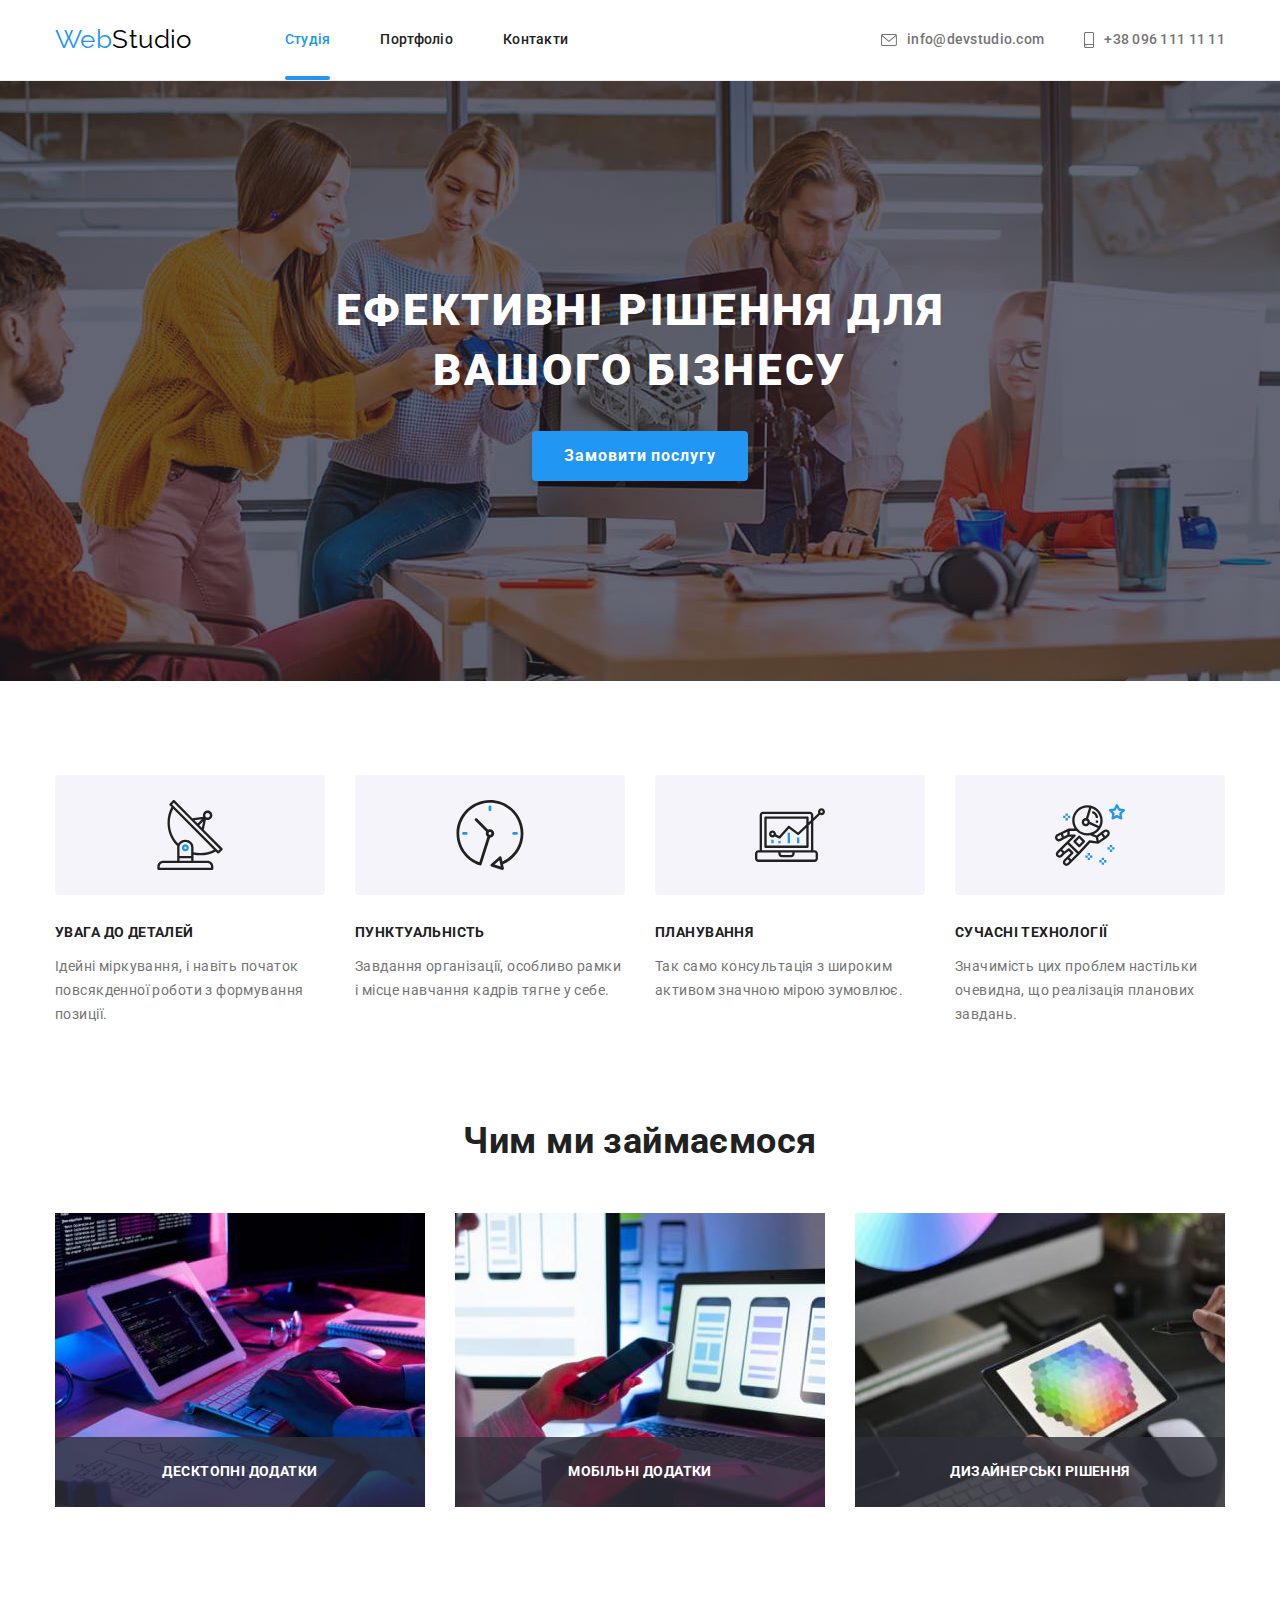
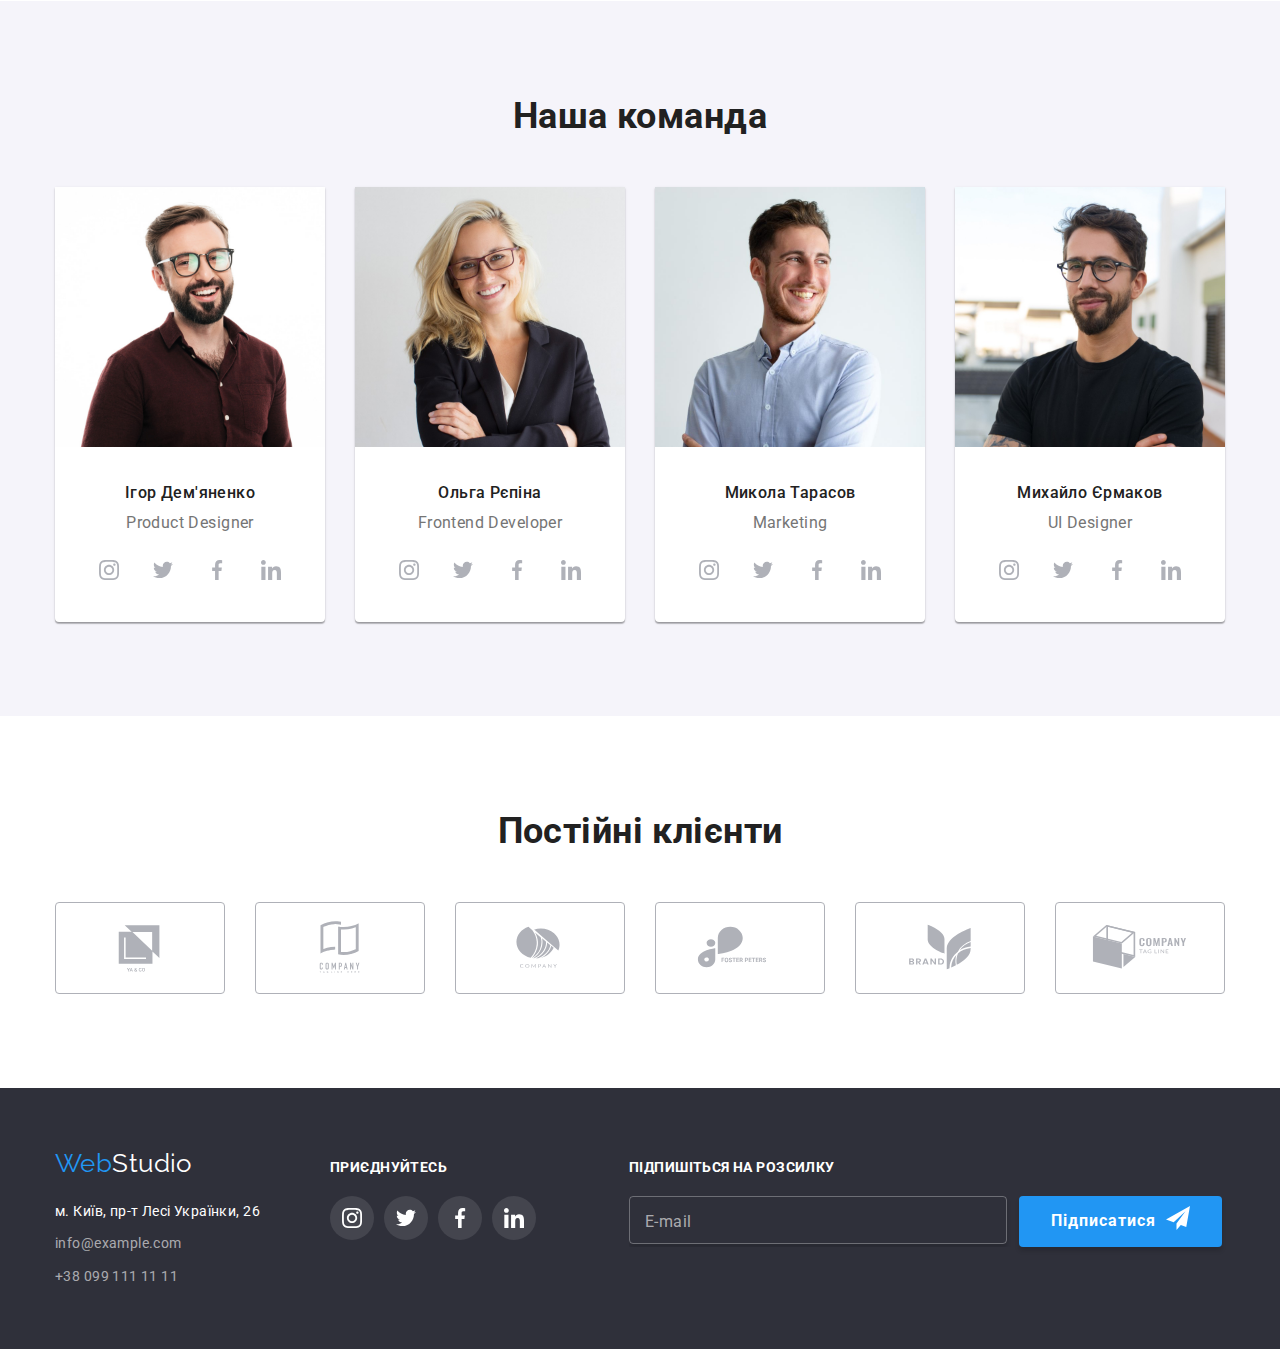
==== commit 9d2647be: "fix comment" ====
--- a/index.html
+++ b/index.html
@@ -16,8 +16,7 @@
       rel="stylesheet"
       href="https://cdnjs.cloudflare.com/ajax/libs/modern-normalize/1.1.0/modern-normalize.min.css"
     />
-    <link rel="stylesheet" href="./css/common.css" />
-    <link rel="stylesheet" href="./css/main.css" />
+    <link rel="stylesheet" href="./css/main.min.css" />
   </head>
 
   <body>
@@ -28,9 +27,9 @@
         >
 
         <nav class="page-header__nav">
-          <ul class="list site-nav">
+          <ul class="site-nav">
             <li class="site-nav__item">
-              <a href="/" class="site-nav__link site-nav__link--current"
+              <a href="./index.html" class="site-nav__link site-nav__link--current"
                 >Студія</a
               >
             </li>
@@ -43,7 +42,7 @@
           </ul>
         </nav>
 
-        <ul class="list contact">
+        <ul class="contact">
           <li class="contact__item">
             <a href="mailto:info@devstudio.com" class="contact__link">
               <svg class="contact__icon" width="16" height="12">
@@ -67,59 +66,59 @@
     <main>
       <section class="hero">
         <h1 class="hero__title">Ефективні рішення для вашого бізнесу</h1>
-        <button type="button" class="button" data-modal-open>
+        <button class="button" type="button" data-modal-open>
           Замовити послугу
         </button>
       </section>
 
-      <section class="section no-padding-bottom">
+      <section class="section features-page">
         <div class="container">
           <h2 class="section__title visually-hidden">Особливості</h2>
 
-          <ul class="list features">
-            <li class="item">
-              <div class="icon-box">
-                <svg class="icon" width="70" height="70">
+          <ul class="features">
+            <li class="features__item">
+              <div class="features__icon-box">
+                <svg class="features__icon" width="70" height="70">
                   <use href="./images/symbol-defs.svg#icon-antenna"></use>
                 </svg>
               </div>
-              <h3 class="title">УВАГА ДО ДЕТАЛЕЙ</h3>
-              <p class="text">
+              <h3 class="features__title">УВАГА ДО ДЕТАЛЕЙ</h3>
+              <p class="features__text">
                 Ідейні міркування, і навіть початок повсякденної роботи з
                 формування позиції.
               </p>
             </li>
-            <li class="item">
-              <div class="icon-box">
-                <svg class="icon" width="70" height="70">
+            <li class="features__item">
+              <div class="features__icon-box">
+                <svg class="features__icon" width="70" height="70">
                   <use href="./images/symbol-defs.svg#icon-clock"></use>
                 </svg>
               </div>
-              <h3 class="title">ПУНКТУАЛЬНІСТЬ</h3>
-              <p class="text">
+              <h3 class="features__title">ПУНКТУАЛЬНІСТЬ</h3>
+              <p class="features__text">
                 Завдання організації, особливо рамки і місце навчання кадрів
                 тягне у себе.
               </p>
             </li>
-            <li class="item">
-              <div class="icon-box">
-                <svg class="icon" width="70" height="70">
+            <li class="features__item">
+              <div class="features__icon-box">
+                <svg class="features__icon" width="70" height="70">
                   <use href="./images/symbol-defs.svg#icon-diagram"></use>
                 </svg>
               </div>
-              <h3 class="title">ПЛАНУВАННЯ</h3>
-              <p class="text">
+              <h3 class="features__title">ПЛАНУВАННЯ</h3>
+              <p class="features__text">
                 Так само консультація з широким активом значною мірою зумовлює.
               </p>
             </li>
-            <li class="item">
-              <div class="icon-box">
-                <svg class="icon" width="70" height="70">
+            <li class="features__item">
+              <div class="features__icon-box">
+                <svg class="features__icon" width="70" height="70">
                   <use href="./images/symbol-defs.svg#icon-astronaut"></use>
                 </svg>
               </div>
-              <h3 class="title">СУЧАСНІ ТЕХНОЛОГІЇ</h3>
-              <p class="text">
+              <h3 class="features__title">СУЧАСНІ ТЕХНОЛОГІЇ</h3>
+              <p class="features__text">
                 Значимість цих проблем настільки очевидна, що реалізація
                 планових завдань.
               </p>
@@ -128,34 +127,37 @@
         </div>
       </section>
 
-      <section class="section">
+      <section class="section directions-page">
         <div class="container">
           <h2 class="section__title">Чим ми займаємося</h2>
 
-          <ul class="list directions">
-            <li class="item">
+          <ul class="directions">
+            <li class="directions__item">
               <img
+                class="directions__img"
                 src="./images/box1.jpeg"
                 alt="Десктопні додатки"
                 width="370"
               />
-              <p class="directions-text">Десктопні додатки</p>
-            </li>
-            <li class="item">
+              <p class="directions__text">Десктопні додатки</p>
+            </li>
+            <li class="directions__item">
               <img
+                class="directions__img"
                 src="./images/box2.jpeg"
                 alt="Мобільні додатки"
                 width="370"
               />
-              <p class="directions-text">Мобільні додатки</p>
-            </li>
-            <li class="item">
+              <p class="directions__text">Мобільні додатки</p>
+            </li>
+            <li class="directions__item">
               <img
+                class="directions__img"
                 src="./images/box3.jpeg"
                 alt="Дизайнерські рішення"
                 width="370"
               />
-              <p class="directions-text">Дизайнерські рішення</p>
+              <p class="directions__text">Дизайнерські рішення</p>
             </li>
           </ul>
         </div>
@@ -165,10 +167,10 @@
         <div class="container">
           <h2 class="section__title">Наша команда</h2>
 
-          <ul class="list team">
+          <ul class="team">
             <li class="team__item">
               <img
-                class="team_photo"
+                class="team__photo"
                 src="./images/team-card-1.jpeg"
                 alt="Фото Ігоря Дем'яненко"
                 width="270"
@@ -178,46 +180,62 @@
               <p class="team__text">Product Designer</p>
 
               <ul class="list social-links">
-                <li class="social-item">
-                  <a
-                    href="/"
-                    class="social-link"
+                <li class="social__item">
+                  <a
+                    href="/"
+                    class="social__link"
                     aria-label="Посилання на інстаграм"
                   >
-                    <svg class="social-icon" width="20" height="20">
+                    <svg
+                      class="social__icon--color-gray"
+                      width="20"
+                      height="20"
+                    >
                       <use href="./images/symbol-defs.svg#icon-instagram"></use>
                     </svg>
                   </a>
                 </li>
-                <li class="social-item">
-                  <a
-                    href="/"
-                    class="social-link"
+                <li class="social__item">
+                  <a
+                    href="/"
+                    class="social__link"
                     aria-label="Посилання на твітер"
                   >
-                    <svg class="social-icon" width="20" height="20">
+                    <svg
+                      class="social__icon--color-gray"
+                      width="20"
+                      height="20"
+                    >
                       <use href="./images/symbol-defs.svg#icon-twitter"></use>
                     </svg>
                   </a>
                 </li>
-                <li class="social-item">
-                  <a
-                    href="/"
-                    class="social-link"
+                <li class="social__item">
+                  <a
+                    href="/"
+                    class="social__link"
                     aria-label="Посилання на фейсбук"
                   >
-                    <svg class="social-icon" width="20" height="20">
+                    <svg
+                      class="social__icon--color-gray"
+                      width="20"
+                      height="20"
+                    >
                       <use href="./images/symbol-defs.svg#icon-facebook"></use>
                     </svg>
                   </a>
                 </li>
-                <li class="social-item">
-                  <a
-                    href="/"
-                    class="social-link"
+                <li class="social__item">
+                  <a
+                    href="/"
+                    class="social__link"
                     aria-label="Посилання на лінкедін"
                   >
-                    <svg class="social-icon" width="20" height="20">
+                    <svg
+                      class="social__icon--color-gray"
+                      width="20"
+                      height="20"
+                    >
                       <use href="./images/symbol-defs.svg#icon-linkedin"></use>
                     </svg>
                   </a>
@@ -227,7 +245,7 @@
 
             <li class="team__item">
               <img
-                class="team_photo"
+                class="team__photo"
                 src="./images/team-card-2.jpeg"
                 alt="Фото Ольги Рєпіной"
                 width="270"
@@ -237,46 +255,62 @@
               <p class="team__text">Frontend Developer</p>
 
               <ul class="list social-links">
-                <li class="social-item">
-                  <a
-                    href="/"
-                    class="social-link"
+                <li class="social__item">
+                  <a
+                    href="/"
+                    class="social__link"
                     aria-label="Посилання на інстаграм"
                   >
-                    <svg class="social-icon" width="20" height="20">
+                    <svg
+                      class="social__icon--color-gray"
+                      width="20"
+                      height="20"
+                    >
                       <use href="./images/symbol-defs.svg#icon-instagram"></use>
                     </svg>
                   </a>
                 </li>
-                <li class="social-item">
-                  <a
-                    href="/"
-                    class="social-link"
+                <li class="social__item">
+                  <a
+                    href="/"
+                    class="social__link"
                     aria-label="Посилання на твітер"
                   >
-                    <svg class="social-icon" width="20" height="20">
+                    <svg
+                      class="social__icon--color-gray"
+                      width="20"
+                      height="20"
+                    >
                       <use href="./images/symbol-defs.svg#icon-twitter"></use>
                     </svg>
                   </a>
                 </li>
-                <li class="social-item">
-                  <a
-                    href="/"
-                    class="social-link"
+                <li class="social__item">
+                  <a
+                    href="/"
+                    class="social__link"
                     aria-label="Посилання на фейсбук"
                   >
-                    <svg class="social-icon" width="20" height="20">
+                    <svg
+                      class="social__icon--color-gray"
+                      width="20"
+                      height="20"
+                    >
                       <use href="./images/symbol-defs.svg#icon-facebook"></use>
                     </svg>
                   </a>
                 </li>
-                <li class="social-item">
-                  <a
-                    href="/"
-                    class="social-link"
+                <li class="social__item">
+                  <a
+                    href="/"
+                    class="social__link"
                     aria-label="Посилання на лінкедін"
                   >
-                    <svg class="social-icon" width="20" height="20">
+                    <svg
+                      class="social__icon--color-gray"
+                      width="20"
+                      height="20"
+                    >
                       <use href="./images/symbol-defs.svg#icon-linkedin"></use>
                     </svg>
                   </a>
@@ -286,7 +320,7 @@
 
             <li class="team__item">
               <img
-                class="team_photo"
+                class="team__photo"
                 src="./images/team-card-3.jpeg"
                 alt="Фото Миколи Тарасова"
                 width="270"
@@ -296,46 +330,62 @@
               <p class="team__text">Marketing</p>
 
               <ul class="list social-links">
-                <li class="social-item">
-                  <a
-                    href="/"
-                    class="social-link"
+                <li class="social__item">
+                  <a
+                    href="/"
+                    class="social__link"
                     aria-label="Посилання на інстаграм"
                   >
-                    <svg class="social-icon" width="20" height="20">
+                    <svg
+                      class="social__icon--color-gray"
+                      width="20"
+                      height="20"
+                    >
                       <use href="./images/symbol-defs.svg#icon-instagram"></use>
                     </svg>
                   </a>
                 </li>
-                <li class="social-item">
-                  <a
-                    href="/"
-                    class="social-link"
+                <li class="social__item">
+                  <a
+                    href="/"
+                    class="social__link"
                     aria-label="Посилання на твітер"
                   >
-                    <svg class="social-icon" width="20" height="20">
+                    <svg
+                      class="social__icon--color-gray"
+                      width="20"
+                      height="20"
+                    >
                       <use href="./images/symbol-defs.svg#icon-twitter"></use>
                     </svg>
                   </a>
                 </li>
-                <li class="social-item">
-                  <a
-                    href="/"
-                    class="social-link"
+                <li class="social__item">
+                  <a
+                    href="/"
+                    class="social__link"
                     aria-label="Посилання на фейсбук"
                   >
-                    <svg class="social-icon" width="20" height="20">
+                    <svg
+                      class="social__icon--color-gray"
+                      width="20"
+                      height="20"
+                    >
                       <use href="./images/symbol-defs.svg#icon-facebook"></use>
                     </svg>
                   </a>
                 </li>
-                <li class="social-item">
-                  <a
-                    href="/"
-                    class="social-link"
+                <li class="social__item">
+                  <a
+                    href="/"
+                    class="social__link"
                     aria-label="Посилання на лінкедін"
                   >
-                    <svg class="social-icon" width="20" height="20">
+                    <svg
+                      class="social__icon--color-gray"
+                      width="20"
+                      height="20"
+                    >
                       <use href="./images/symbol-defs.svg#icon-linkedin"></use>
                     </svg>
                   </a>
@@ -345,7 +395,7 @@
 
             <li class="team__item">
               <img
-                class="team_photo"
+                class="team__photo"
                 src="./images/team-card-4.jpeg"
                 alt="Фото Михайла Єрмакова"
                 width="270"
@@ -355,46 +405,62 @@
               <p class="team__text">UI Designer</p>
 
               <ul class="list social-links">
-                <li class="social-item">
-                  <a
-                    href="/"
-                    class="social-link"
+                <li class="social__item">
+                  <a
+                    href="/"
+                    class="social__link"
                     aria-label="Посилання на інстаграм"
                   >
-                    <svg class="social-icon" width="20" height="20">
+                    <svg
+                      class="social__icon--color-gray"
+                      width="20"
+                      height="20"
+                    >
                       <use href="./images/symbol-defs.svg#icon-instagram"></use>
                     </svg>
                   </a>
                 </li>
-                <li class="social-item">
-                  <a
-                    href="/"
-                    class="social-link"
+                <li class="social__item">
+                  <a
+                    href="/"
+                    class="social__link"
                     aria-label="Посилання на твітер"
                   >
-                    <svg class="social-icon" width="20" height="20">
+                    <svg
+                      class="social__icon--color-gray"
+                      width="20"
+                      height="20"
+                    >
                       <use href="./images/symbol-defs.svg#icon-twitter"></use>
                     </svg>
                   </a>
                 </li>
-                <li class="social-item">
-                  <a
-                    href="/"
-                    class="social-link"
+                <li class="social__item">
+                  <a
+                    href="/"
+                    class="social__link"
                     aria-label="Посилання на фейсбук"
                   >
-                    <svg class="social-icon" width="20" height="20">
+                    <svg
+                      class="social__icon--color-gray"
+                      width="20"
+                      height="20"
+                    >
                       <use href="./images/symbol-defs.svg#icon-facebook"></use>
                     </svg>
                   </a>
                 </li>
-                <li class="social-item">
-                  <a
-                    href="/"
-                    class="social-link"
+                <li class="social__item">
+                  <a
+                    href="/"
+                    class="social__link"
                     aria-label="Посилання на лінкедін"
                   >
-                    <svg class="social-icon" width="20" height="20">
+                    <svg
+                      class="social__icon--color-gray"
+                      width="20"
+                      height="20"
+                    >
                       <use href="./images/symbol-defs.svg#icon-linkedin"></use>
                     </svg>
                   </a>
@@ -405,49 +471,49 @@
         </div>
       </section>
 
-      <section class="section">
+      <section class="section clients-page">
         <div class="container">
           <h2 class="section__title">Постійні клієнти</h2>
 
-          <ul class="list clients">
-            <li class="list item">
-              <a href="/" class="link" aria-label="Посилання на клієнта 1">
-                <svg class="icon" width="106" height="60">
+          <ul class="clients">
+            <li class="clients__item">
+              <a href="/" class="clients__link" aria-label="Посилання на клієнта 1">
+                <svg class="clients__icon" width="106" height="60">
                   <use href="./images/symbol-defs.svg#icon-client-one"></use>
                 </svg>
               </a>
             </li>
-            <li class="item">
-              <a href="" class="link" aria-label="Посилання на клієнта 2">
-                <svg class="icon" width="106" height="60">
+            <li class="clients__item">
+              <a href="" class="clients__link" aria-label="Посилання на клієнта 2">
+                <svg class="clients__icon" width="106" height="60">
                   <use href="./images/symbol-defs.svg#icon-client-two"></use>
                 </svg>
               </a>
             </li>
-            <li class="item">
-              <a href="" class="link" aria-label="Посилання на клієнта 3">
-                <svg class="icon" width="106" height="60">
+            <li class="clients__item">
+              <a href="" class="clients__link" aria-label="Посилання на клієнта 3">
+                <svg class="clients__icon" width="106" height="60">
                   <use href="./images/symbol-defs.svg#icon-client-three"></use>
                 </svg>
               </a>
             </li>
-            <li class="item">
-              <a href="" class="link" aria-label="Посилання на клієнта 4">
-                <svg class="icon" width="106" height="60">
+            <li class="clients__item">
+              <a href="" class="clients__link" aria-label="Посилання на клієнта 4">
+                <svg class="clients__icon" width="106" height="60">
                   <use href="./images/symbol-defs.svg#icon-client-four"></use>
                 </svg>
               </a>
             </li>
-            <li class="item">
-              <a href="" class="link" aria-label="Посилання на клієнта 5">
-                <svg class="icon" width="106" height="60">
+            <li class="clients__item">
+              <a href="" class="clients__link" aria-label="Посилання на клієнта 5">
+                <svg class="clients__icon" width="106" height="60">
                   <use href="./images/symbol-defs.svg#icon-client-five"></use>
                 </svg>
               </a>
             </li>
-            <li class="item">
-              <a href="" class="link" aria-label="Посилання на клієнта 6">
-                <svg class="icon" width="106" height="60">
+            <li class="clients__item">
+              <a href="" class="clients__link" aria-label="Посилання на клієнта 6">
+                <svg class="clients__icon" width="106" height="60">
                   <use href="./images/symbol-defs.svg#icon-client-six"></use>
                 </svg>
               </a>
@@ -465,7 +531,7 @@
           >
 
           <address>
-            <ul class="list address">
+            <ul class="address">
               <li class="address__item">
                 <a
                   class="address__link address__link--white-color"
@@ -492,10 +558,10 @@
         <div class="social-page">
           <h2 class="footer__title">Приєднуйтесь</h2>
 
-          <ul class="list social">
+          <ul class="social-links">
             <li class="social__item">
               <a
-                class="social__link"
+                class="social__link social__link--background"
                 href="/"
                 aria-label="Посилання на інстаграм"
               >
@@ -505,10 +571,10 @@
               </a>
             </li>
             <li class="social__item">
-              <a 
-              class="social__link" 
-              href="/" 
-              aria-label="Посилання на твітер"
+              <a
+                class="social__link social__link--background"
+                href="/"
+                aria-label="Посилання на твітер"
               >
                 <svg class="social__icon" width="20" height="20">
                   <use href="./images/symbol-defs.svg#icon-twitter"></use>
@@ -517,7 +583,7 @@
             </li>
             <li class="social__item">
               <a
-                class="social__link"
+                class="social__link social__link--background"
                 href="/"
                 aria-label="Посилання на фейсбук"
               >
@@ -528,7 +594,7 @@
             </li>
             <li class="social__item">
               <a
-                class="social__link"
+                class="social__link social__link--background"
                 href="/"
                 aria-label="Посилання на лінкедін"
               >
@@ -618,7 +684,12 @@
           </label>
 
           <label class="form-modal__field-check">
-            <input class="form-modal__input-check" type="checkbox" name="topic" value="js" />
+            <input
+              class="form-modal__input-check"
+              type="checkbox"
+              name="topic"
+              value="js"
+            />
             <span class="form-modal__box-check">
               <svg class="form-modal__icon-check" width="12" height="9">
                 <use href="./images/symbol-defs.svg#icon-check"></use>
--- a/css/main.min.css
+++ b/css/main.min.css
@@ -0,0 +1,2 @@
+:root{--primary-text-color: #757575;--title-text-color: #212121;--accent-color: #2196F3;--primary-white-color: #FFFFFF;--logo-color: #000;--button-bg-color: #F5F4FA;--footer-bg-color: #2F303A;--icon-color: #AFB1B8;--timing-function: cubic-bezier(0.4, 0, 0.2, 1)}.site-nav,.contact,.address,.social-links,.features,.directions,.team,.clients,.filter,.project{padding:0;margin:0;list-style:none}.visually-hidden{position:absolute;white-space:nowrap;width:1px;height:1px;overflow:hidden;border:0;padding:0;clip:rect(0 0 0 0);-webkit-clip-path:inset(50%);clip-path:inset(50%);margin:-1px}.button,.filter__button{display:-webkit-inline-box;display:-ms-inline-flexbox;display:inline-flex;text-align:center;border:none;border-radius:4px;-webkit-box-shadow:0px 4px 4px rgba(0,0,0,0.15);box-shadow:0px 4px 4px rgba(0,0,0,0.15);font-family:'Roboto', sans-serif;font-size:16px;letter-spacing:0.06em;cursor:pointer}body{position:relative;background-color:var(--primary-white-color);color:var(--primary-text-color);font-family:'Roboto', sans-serif;font-weight:400;font-size:14px;line-height:1.7;letter-spacing:0.03em}.page-header{border-bottom:1px solid #ECECEC}.container{width:1200px;margin:0 auto;padding:0 15px}.page-header__main-nav{display:-webkit-box;display:-ms-flexbox;display:flex;-webkit-box-align:center;-ms-flex-align:center;align-items:center}.logo{display:inline-block;color:var(--logo-color);font-family:'Raleway', sans-serif;font-size:26px;line-height:1.2;text-decoration:none}.logo__text{color:var(--accent-color)}.page-header__logo{padding-top:24px;padding-bottom:24px}.page-footer__logo{margin-bottom:20px;color:var(--primary-white-color)}.site-nav{display:-webkit-box;display:-ms-flexbox;display:flex;margin-left:93px}.site-nav__item{position:relative;display:-webkit-box;display:-ms-flexbox;display:flex;-webkit-box-align:center;-ms-flex-align:center;align-items:center;padding-top:32px;padding-bottom:32px}.site-nav__item:not(:last-child){margin-right:50px}.site-nav__link{display:block;color:var(--title-text-color);font-weight:500;line-height:1.14;letter-spacing:0.02em;text-decoration:none;-webkit-transition:color 250ms var(--timing-function);transition:color 250ms var(--timing-function)}.site-nav__link:hover,.site-nav__link :focus{color:var(--accent-color)}.site-nav__link--current{color:var(--accent-color)}.site-nav__link--current::after{position:absolute;bottom:0;left:0;content:"";width:100%;height:4px;background:#2196F3;border-radius:2px}.contact{display:-webkit-box;display:-ms-flexbox;display:flex;-ms-flex-wrap:wrap;flex-wrap:wrap;-webkit-box-align:center;-ms-flex-align:center;align-items:center;margin-left:auto}.contact__item{position:relative;display:-webkit-box;display:-ms-flexbox;display:flex;-webkit-box-align:center;-ms-flex-align:center;align-items:center;padding-top:32px;padding-bottom:32px}.contact__item+.contact__item{margin-left:30px}.contact__link{display:-webkit-box;display:-ms-flexbox;display:flex;-ms-flex-wrap:wrap;flex-wrap:wrap;-webkit-box-align:center;-ms-flex-align:center;align-items:center;margin-left:10px;color:var(--primary-text-color);font-weight:500;line-height:1.14;letter-spacing:0.02em;text-decoration:none;-webkit-transition:color 250ms var(--timing-function);transition:color 250ms var(--timing-function)}.contact__link:hover,.contact__link:focus{color:var(--accent-color)}.contact__icon{display:block;margin-right:10px;fill:var(--primary-text-color);-webkit-transition:fill 250ms var(--timing-function);transition:fill 250ms var(--timing-function)}.contact__link:hover .contact__icon,.contact__link:focus .contact__icon{fill:var(--accent-color)}.button{padding:10px 32px;background-color:var(--accent-color);color:var(--primary-white-color);font-weight:700;line-height:1.9;-webkit-transition:background-color 250ms var(--timing-function);transition:background-color 250ms var(--timing-function)}.button--big{padding:10px 52px}.button:hover,.button:focus{background-color:#188CE8}.button__icon{fill:var(--primary-white-color)}.button__icon--left{margin-left:10px}.section{padding-top:94px;padding-bottom:94px}.section__title{margin-top:0;margin-bottom:50px;color:var(--title-text-color);font-weight:700;font-size:36px;line-height:1.17;text-align:center}.page-footer{padding:60px 0;background-color:var(--footer-bg-color)}.page-footer__container{display:-webkit-box;display:-ms-flexbox;display:flex;-ms-flex-wrap:wrap;flex-wrap:wrap;-webkit-box-align:start;-ms-flex-align:start;align-items:flex-start}.footer__title{margin-top:12px;margin-bottom:20px;color:var(--primary-white-color);font-size:14px;font-weight:700;line-height:1.14;text-transform:uppercase}.address-page{margin-right:70px}.address__item:not(:last-child){margin-bottom:9px}.address__item:first-child .address__link:hover,.address__item:first-child .address__link:focus{color:var(--accent-color)}.address__link{color:rgba(255,255,255,0.6);font-style:normal;text-decoration:none;-webkit-transition:color 250ms var(--timing-function);transition:color 250ms var(--timing-function)}.address__link:hover,.address__link:focus{color:var(--accent-color)}.address__link--white-color{color:var(--primary-white-color);-webkit-transition:color 250ms var(--timing-function);transition:color 250ms var(--timing-function)}.social-page{margin-right:93px}.social-links{display:-webkit-box;display:-ms-flexbox;display:flex;-ms-flex-wrap:wrap;flex-wrap:wrap;-webkit-box-pack:center;-ms-flex-pack:center;justify-content:center}.social__item:not(:last-child){margin-right:10px}.social__item:not(:nth-last-child(-n+4)){margin-bottom:10px}.social__link{display:-webkit-box;display:-ms-flexbox;display:flex;-webkit-box-pack:center;-ms-flex-pack:center;justify-content:center;-webkit-box-align:center;-ms-flex-align:center;align-items:center;width:44px;height:44px;border-radius:50% 50%;-webkit-transition:background-color 250ms var(--timing-function);transition:background-color 250ms var(--timing-function);cursor:pointer}.social__link:hover,.social__link:focus{background-color:var(--accent-color)}.social__link--background{background-color:rgba(255,255,255,0.1)}.social__icon{fill:var(--primary-white-color)}.social__icon--color-gray{fill:var(--icon-color);-webkit-transition:fill 250ms var(--timing-function);transition:fill 250ms var(--timing-function)}.social__link:hover .social__icon--color-gray,.social__link:focus .social__icon--color-gray{fill:var(--primary-white-color)}.form-mail{display:-webkit-box;display:-ms-flexbox;display:flex}.form-mail__field{position:relative;overflow:hidden}.form-mail__input{display:inline-block;min-width:378px;padding:15px 16px;margin-right:12px;background-color:rgba(255,255,255,0);color:var(--primary-text-color);border:1px solid rgba(255,255,255,0.3);-webkit-box-shadow:0px 4px 4px rgba(0,0,0,0.15);box-shadow:0px 4px 4px rgba(0,0,0,0.15);border-radius:4px;outline:transparent;-webkit-transition:border 250ms var(--timing-function);transition:border 250ms var(--timing-function)}.form-mail__input:not(:placeholder-shown)+.form-mail__label{-webkit-transform:translateY(150%);transform:translateY(150%)}.form-mail__label{position:absolute;top:50%;left:16px;color:rgba(255,255,255,0.6);font-size:16px;line-height:1.25;-webkit-transform:translateY(-50%);transform:translateY(-50%);-webkit-transition:-webkit-transform 250ms var(--timing-function);transition:-webkit-transform 250ms var(--timing-function);transition:transform 250ms var(--timing-function);transition:transform 250ms var(--timing-function), -webkit-transform 250ms var(--timing-function)}.form-mail__input:hover+.form-mail__label,.form-mail__input:focus+.form-mail__label{-webkit-transform:translateY(150%);transform:translateY(150%)}.backdrop{position:fixed;top:0;left:0;width:100%;height:100%;background-color:rgba(0,0,0,0.2);opacity:1;-webkit-transition:opacity 1000ms var(--timing-function);transition:opacity 1000ms var(--timing-function)}.backdrop.is-hidden{opacity:0;pointer-events:none}.backdrop.is-hidden .modal{-webkit-transform:translate(-50%, -50%) scale(0);transform:translate(-50%, -50%) scale(0)}.modal{position:absolute;min-width:528px;top:50%;left:50%;padding:40px;text-align:center;background-color:#FFFFFF;-webkit-box-shadow:0px 1px 3px rgba(0,0,0,0.12),0px 1px 1px rgba(0,0,0,0.14),0px 2px 1px rgba(0,0,0,0.2);box-shadow:0px 1px 3px rgba(0,0,0,0.12),0px 1px 1px rgba(0,0,0,0.14),0px 2px 1px rgba(0,0,0,0.2);border-radius:4px;-webkit-transform:translate(-50%, -50%) scale(1);transform:translate(-50%, -50%) scale(1);-webkit-transition:-webkit-transform 500ms var(--timing-function) 1000ms;transition:-webkit-transform 500ms var(--timing-function) 1000ms;transition:transform 500ms var(--timing-function) 1000ms;transition:transform 500ms var(--timing-function) 1000ms, -webkit-transform 500ms var(--timing-function) 1000ms}.modal__close{position:absolute;top:8px;right:8px;width:30px;height:30px;background-color:var(--primary-white-color);border:1px solid rgba(0,0,0,0.1);border-radius:50% 50%;-webkit-transition:border 250ms var(--timing-function),fill 250ms var(--timing-function);transition:border 250ms var(--timing-function),fill 250ms var(--timing-function);cursor:pointer}.modal__close:hover,.modal__close:focus{border:1px solid var(--accent-color);fill:var(--accent-color)}.form-legend{margin-bottom:12px;color:var(--title-text-color);font-weight:700;font-size:20px;line-height:1.15}.form-modal{width:100%;margin-left:auto;margin-right:auto}.form-modal__field{position:relative;display:-webkit-box;display:-ms-flexbox;display:flex;-webkit-box-orient:vertical;-webkit-box-direction:normal;-ms-flex-direction:column;flex-direction:column;text-align:left;font-size:12px;line-height:1.17;letter-spacing:0.01em}.form-modal__field:not(:nth-last-child(3)){margin-bottom:10px}.form-modal__field:nth-last-child(3){margin-bottom:20px}.form-modal__input{margin:0;padding:11px 12px 11px 42px;color:#000;border:1px solid rgba(33,33,33,0.2);border-radius:4px;font-family:'Roboto', sans-serif;font-weight:400;font-size:16px;line-height:0;-webkit-transition:border 250ms var(--timing-function);transition:border 250ms var(--timing-function);cursor:pointer}.form-modal__input:hover,.form-modal__input:focus{border:1px solid var(--accent-color)}.form-modal__comment{resize:none;padding:11px 16px;color:#000;border:1px solid rgba(33,33,33,0.2);border-radius:4px;-webkit-transition:border 250ms var(--timing-function);transition:border 250ms var(--timing-function);cursor:pointer}.form-modal__comment::-webkit-input-placeholder{color:rgba(117,117,117,0.5)}.form-modal__comment:-ms-input-placeholder{color:rgba(117,117,117,0.5)}.form-modal__comment::-ms-input-placeholder{color:rgba(117,117,117,0.5)}.form-modal__comment::placeholder{color:rgba(117,117,117,0.5)}.form-modal__comment:hover,.form-modal__comment:focus{border:1px solid var(--accent-color)}.form-modal__label{margin-bottom:4px}.form-modal__icon{position:absolute;bottom:calc(0% + 12px);left:12px;fill:var(--title-text-color);-webkit-transition:fill 250ms var(--timing-function);transition:fill 250ms var(--timing-function)}.form-modal__field:hover .form-modal__icon,.form-modal__input:focus+.form-modal__icon{fill:var(--accent-color)}.form-modal__field-check{display:-webkit-box;display:-ms-flexbox;display:flex;margin-bottom:30px;-webkit-box-align:center;-ms-flex-align:center;align-items:center;-webkit-box-pack:center;-ms-flex-pack:center;justify-content:center;cursor:pointer}.form-modal__input-check{-webkit-appearance:none;-moz-appearance:none;appearance:none;position:absolute}.form-modal__input-check:checked+.form-modal__box-check{border-color:var(--accent-color);background-color:var(--accent-color);background-origin:content-box}.form-modal__input-check:checked+.form-modal__box-check .form-modal__icon-check{fill:var(--primary-white-color)}.form-modal__box-check{position:relative;display:inline-block;width:16px;height:15px;margin-right:9px;border:2px solid var(--title-text-color);border-radius:4px;-webkit-transition:background-color 250ms var(--timing-function),border 250ms var(--timing-function);transition:background-color 250ms var(--timing-function),border 250ms var(--timing-function)}.form-modal__input-check:focus+.form-modal__box-check{outline:var(--accent-color);border:2px solid blue}.form-modal__icon-check{position:absolute;top:50%;left:50%;-webkit-transform:translate(-50%, -50%);transform:translate(-50%, -50%);fill:transparent;-webkit-transition:fill 250ms var(--timing-function);transition:fill 250ms var(--timing-function)}.form-modal__link{color:var(--accent-color)}.hero{max-width:1600px;min-height:600px;margin-left:auto;margin-right:auto;padding-top:200px;padding-bottom:200px;text-align:center;background-color:var(--primary-text-colo);background-image:-webkit-gradient(linear, left top, right top, from(rgba(47,48,58,0.4)), to(rgba(47,48,58,0.4))),url(../images/bagraund-img.jpeg);background-image:linear-gradient(to right, rgba(47,48,58,0.4), rgba(47,48,58,0.4)),url(../images/bagraund-img.jpeg);background-repeat:no-repeat;background-size:cover;background-position:center}.hero__title{max-width:696px;margin-top:0;margin-bottom:30px;margin-left:auto;margin-right:auto;color:var(--primary-white-color);font-weight:900;font-size:44px;line-height:1.36;letter-spacing:0.06em;text-transform:uppercase}.features-page{padding-bottom:0}.features{display:-webkit-box;display:-ms-flexbox;display:flex;-ms-flex-wrap:wrap;flex-wrap:wrap}.features__item{width:calc((100% - 90px) / 4)}.features__item:not(:nth-child(4n)){margin-right:30px}.features__item:not(:nth-last-child(-n+4)){margin-bottom:30px}.features__icon-box{display:-webkit-box;display:-ms-flexbox;display:flex;-webkit-box-align:center;-ms-flex-align:center;align-items:center;-webkit-box-pack:center;-ms-flex-pack:center;justify-content:center;height:120px;margin-bottom:30px;background-color:var(--button-bg-color);border-radius:4px}.features__title{margin-top:0;margin-bottom:10;color:var(--title-text-color);font-weight:700;font-size:14px;line-height:1.14;text-transform:uppercase}.features__text{margin-top:0;margin-bottom:0}.directions{display:-webkit-box;display:-ms-flexbox;display:flex;-ms-flex-wrap:wrap;flex-wrap:wrap}.directions__item{position:relative;width:calc((100% - 60px) / 3);line-height:0}.directions__item:not(:nth-child(3n)){margin-right:30px}.directions__item:not(:nth-last-child(-n+3)){margin-bottom:30px}.directions__text{position:absolute;width:100%;left:0;bottom:0;margin:0;padding:27px 0;background-color:rgba(47,48,58,0.8);color:#FFFFFF;font-weight:700;line-height:1.14;text-align:center;text-transform:uppercase}.team-page{background-color:var(--button-bg-color)}.team{display:-webkit-box;display:-ms-flexbox;display:flex;-ms-flex-wrap:wrap;flex-wrap:wrap}.team__item{text-align:center;width:calc((100% - 90px) / 4);padding-bottom:30px;background-color:var(--primary-white-color);-webkit-box-shadow:0px 1px 3px rgba(0,0,0,0.12),0px 1px 1px rgba(0,0,0,0.14),0px 2px 1px rgba(0,0,0,0.2);box-shadow:0px 1px 3px rgba(0,0,0,0.12),0px 1px 1px rgba(0,0,0,0.14),0px 2px 1px rgba(0,0,0,0.2);border-radius:0px 0px 4px 4px}.team__item:not(:nth-child(4n)){margin-right:30px}.team__item:not(:nth-last-child(-n+4)){margin-bottom:30px}.team__photo{margin-bottom:30px}.team__title{margin-top:0;margin-bottom:10px;color:var(--title-text-color);font-weight:500;font-size:16px;line-height:1.18}.team__text{margin-top:0;margin-bottom:16px;font-size:16px;line-height:1.19}.clients{display:-webkit-box;display:-ms-flexbox;display:flex;-ms-flex-wrap:wrap;flex-wrap:wrap}.clients__item{display:block;width:calc((100% - 150px) / 6)}.clients__item:not(:nth-child(6n)){margin-right:30px}.clients__item:not(:nth-last-child(-n+6)){margin-bottom:30px}.clients__link{display:-webkit-box;display:-ms-flexbox;display:flex;-webkit-box-pack:center;-ms-flex-pack:center;justify-content:center;-webkit-box-align:center;-ms-flex-align:center;align-items:center;height:92px;border:1px solid var(--icon-color);border-radius:4px;-webkit-transition:border 250ms var(--timing-function);transition:border 250ms var(--timing-function);cursor:pointer}.clients__link:hover,.clients__link:focus{border:1px solid var(--accent-color)}.clients__icon{fill:var(--icon-color);-webkit-transition:fill 250ms var(--timing-function);transition:fill 250ms var(--timing-function)}.clients__link:hover .clients__icon,.clients__link:focus .clients__icon{fill:var(--accent-color)}.filter{display:-webkit-box;display:-ms-flexbox;display:flex;-ms-flex-wrap:wrap;flex-wrap:wrap;-webkit-box-pack:center;-ms-flex-pack:center;justify-content:center;margin-bottom:50px}.filter__item:not(:last-child){margin-right:8px}.filter__button{padding:6px 22px;background-color:var(--button-bg-color);color:var(--title-text-color);font-weight:500;line-height:1.6;-webkit-transition:background-color 250ms var(--timing-function),color 250ms var(--timing-function),-webkit-box-shadow 250ms var(--timing-function);transition:background-color 250ms var(--timing-function),color 250ms var(--timing-function),-webkit-box-shadow 250ms var(--timing-function);transition:background-color 250ms var(--timing-function),color 250ms var(--timing-function),box-shadow 250ms var(--timing-function);transition:background-color 250ms var(--timing-function),color 250ms var(--timing-function),box-shadow 250ms var(--timing-function),-webkit-box-shadow 250ms var(--timing-function)}.filter__button:hover,.filter__button:focus,.filter__button-active{background-color:var(--accent-color);color:var(--primary-white-color);-webkit-box-shadow:0px 3px 1px rgba(0,0,0,0.1),0px 1px 2px rgba(0,0,0,0.08),0px 2px 2px rgba(0,0,0,0.12);box-shadow:0px 3px 1px rgba(0,0,0,0.1),0px 1px 2px rgba(0,0,0,0.08),0px 2px 2px rgba(0,0,0,0.12)}.project{display:-webkit-box;display:-ms-flexbox;display:flex;-ms-flex-wrap:wrap;flex-wrap:wrap;margin:-15px}.project__item{margin:15px;width:370px;line-height:0}.project__link{display:block;text-decoration:none;-webkit-transition:-webkit-box-shadow 250ms var(--timing-function);transition:-webkit-box-shadow 250ms var(--timing-function);transition:box-shadow 250ms var(--timing-function);transition:box-shadow 250ms var(--timing-function), -webkit-box-shadow 250ms var(--timing-function);cursor:pointer}.project__link:hover,.project__link:focus{-webkit-box-shadow:0px 1px 1px rgba(0,0,0,0.12),0px 4px 4px rgba(0,0,0,0.06),1px 4px 6px rgba(0,0,0,0.16);box-shadow:0px 1px 1px rgba(0,0,0,0.12),0px 4px 4px rgba(0,0,0,0.06),1px 4px 6px rgba(0,0,0,0.16)}.project__thumb{position:relative;overflow:hidden}.project__thumb::before{position:absolute;content:"";width:100%;height:100%;background-color:rgba(33,150,243,0.9);-webkit-transform:translateY(100%);transform:translateY(100%);-webkit-transition:-webkit-transform 250ms var(--timing-function);transition:-webkit-transform 250ms var(--timing-function);transition:transform 250ms var(--timing-function);transition:transform 250ms var(--timing-function), -webkit-transform 250ms var(--timing-function)}.project__link:hover .project__thumb::before,.project__link:focus .project__thumb::before{-webkit-transform:translateY(0);transform:translateY(0)}.project__label{position:absolute;width:322px;margin:0;top:150%;left:50%;color:#FFFFFF;font-size:18px;line-height:1.56;-webkit-transform:translate(-50%, -50%);transform:translate(-50%, -50%);-webkit-transition:-webkit-transform 250ms var(--timing-function);transition:-webkit-transform 250ms var(--timing-function);transition:transform 250ms var(--timing-function);transition:transform 250ms var(--timing-function), -webkit-transform 250ms var(--timing-function)}.project__link:hover .project__label,.project__link:focus .project__label{-webkit-transform:translate(-50%, -225%);transform:translate(-50%, -225%)}.project__description{padding:20px 24px;border-right:1px solid #EEEEEE;border-left:1px solid #EEEEEE;border-bottom:1px solid #EEEEEE;text-align:left}.project__title{margin-top:0;margin-bottom:4px;color:var(--title-text-color);font-weight:700;font-size:18px;line-height:2;letter-spacing:0.06em}.project__text{margin-top:0;margin-bottom:0;color:var(--primary-text-color);font-size:16px;line-height:1.88}
+/*# sourceMappingURL=main.min.css.map */